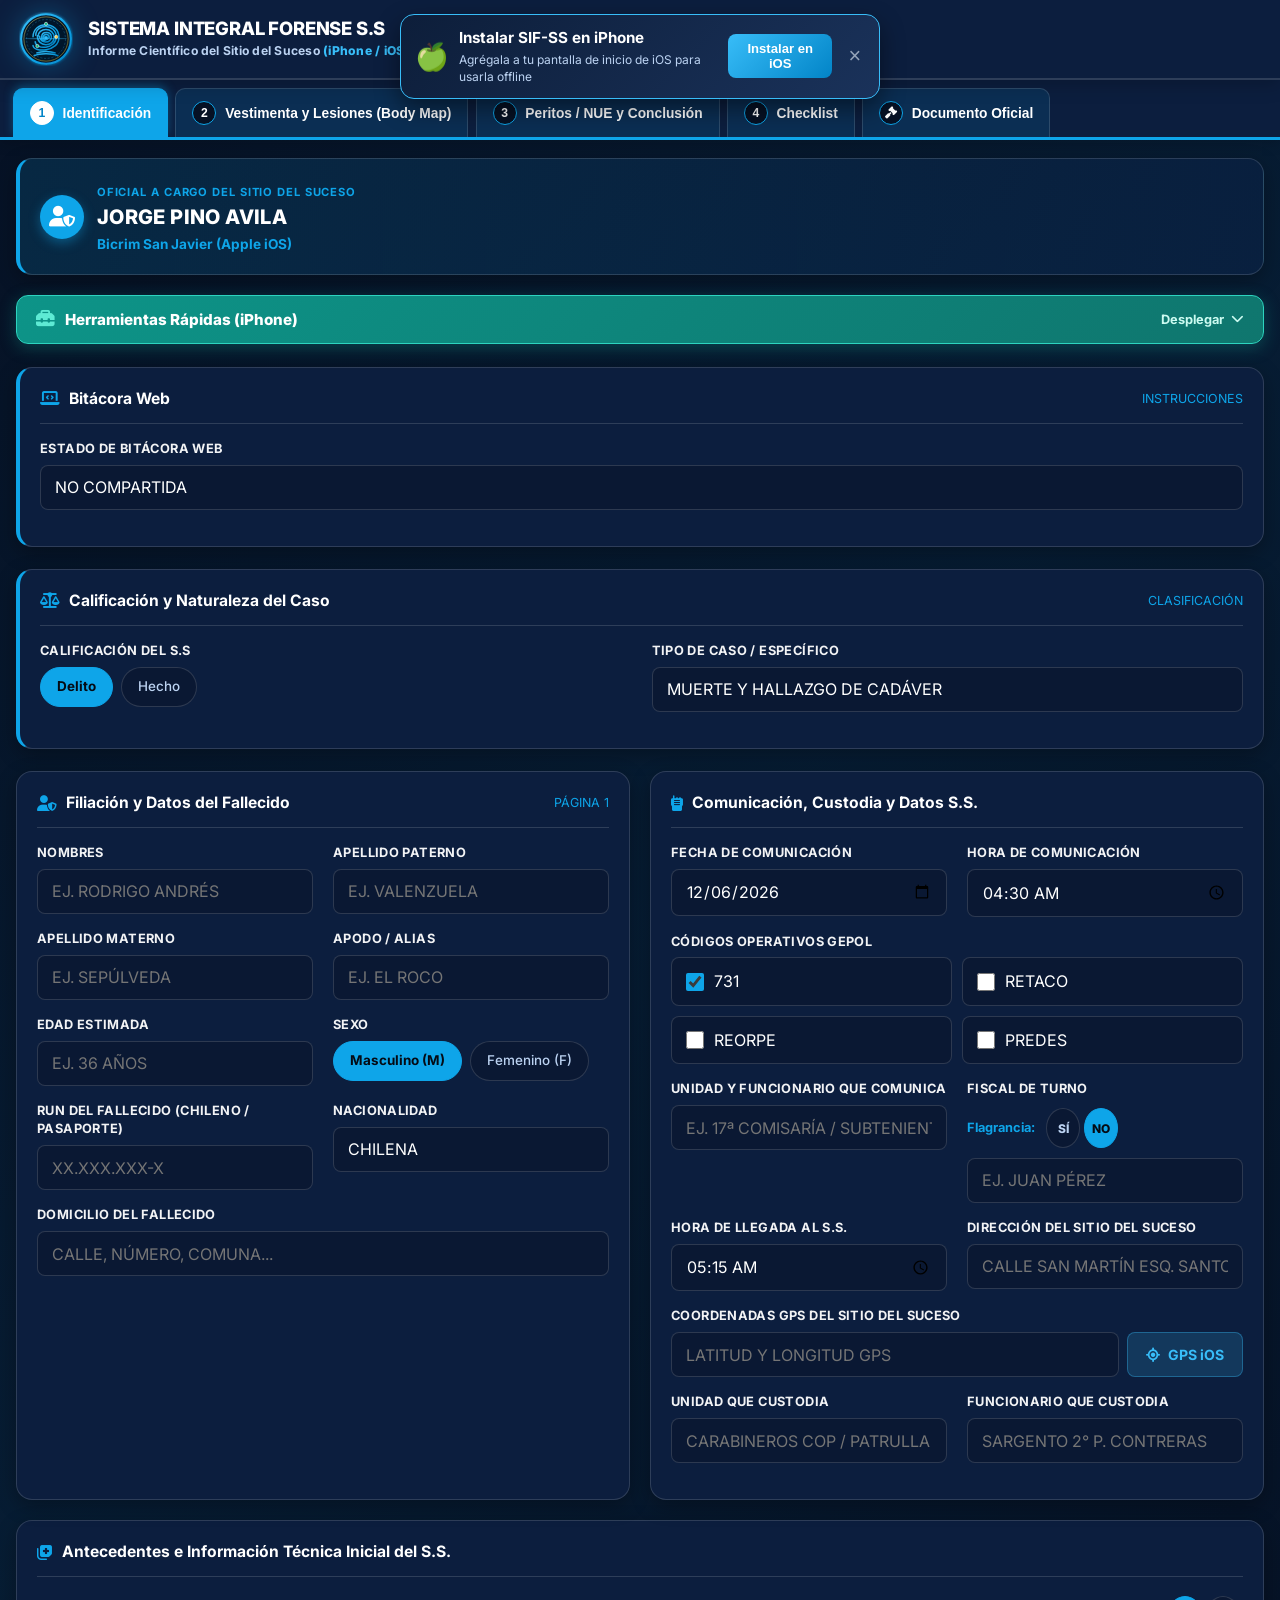
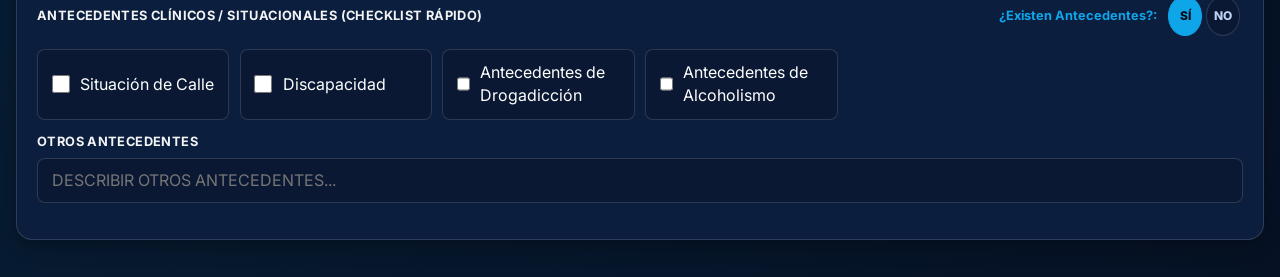
==== index.html @ 5e04b04a "Add files via upload" ====
<!DOCTYPE html>
<html lang="es">
<head>
  <meta charset="UTF-8">
  <meta name="viewport" content="width=device-width, initial-scale=1.0, maximum-scale=5.0, user-scalable=yes, viewport-fit=cover">
  <meta name="theme-color" content="#061329">
  <meta name="apple-mobile-web-app-capable" content="yes">
  <meta name="apple-mobile-web-app-status-bar-style" content="black-translucent">
  <meta name="apple-mobile-web-app-title" content="SIF-SS iOS">
  <link rel="apple-touch-icon" href="./apple-touch-icon.svg">
  <link rel="manifest" href="manifest.json">
  <title>SIF-SS // Sistema Integral Forense - Sitio del Suceso (Versión Móvil iPhone / iOS)</title>
  <link rel="stylesheet" href="https://cdnjs.cloudflare.com/ajax/libs/font-awesome/6.5.1/css/all.min.css">
  <link rel="stylesheet" href="styles.css">
  <script src="https://cdnjs.cloudflare.com/ajax/libs/html2canvas/1.4.1/html2canvas.min.js"></script>
</head>
<body>

  <!-- BANNER FLOTANTE DE INSTALACIÓN PWA APPLE IPHONE / IOS SAFARI -->
  <div id="installBanner" class="install-banner no-print" style="display: none;">
    <div class="install-content">
      <span class="install-icon">🍏</span>
      <div>
        <h4>Instalar SIF-SS en iPhone</h4>
        <p>Agrégala a tu pantalla de inicio de iOS para usarla offline</p>
      </div>
    </div>
    <button id="installBtn" class="btn-install-banner">Instalar en iOS</button>
    <button onclick="cerrarBannerInstalacion()" class="btn-close-banner">&times;</button>
  </div>

  <!-- ENCABEZADO PRINCIPAL LIMPIO PARA IPHONE / APPLE (SOLO LOGO Y TEXTO) -->
  <header class="app-header no-print">
    <div class="header-container">
      <div class="brand-section">
        <div class="custom-forensic-logo" title="Dactiloscopia y Peritaje // Sitio del Suceso (iPhone / iOS)">
          <svg viewBox="0 0 100 100" width="54" height="54" class="logo-svg-emblem">
            <defs>
              <linearGradient id="fpCyanGrad" x1="0%" y1="0%" x2="100%" y2="100%">
                <stop offset="0%" stop-color="#38bdf8" />
                <stop offset="60%" stop-color="#0ea5e9" />
                <stop offset="100%" stop-color="#0284c7" />
              </linearGradient>
              <linearGradient id="fpGoldGrad" x1="0%" y1="0%" x2="100%" y2="100%">
                <stop offset="0%" stop-color="#fef08a" />
                <stop offset="100%" stop-color="#eab308" />
              </linearGradient>
              <linearGradient id="laserGrad" x1="0%" y1="0%" x2="100%" y2="0%">
                <stop offset="0%" stop-color="rgba(56, 189, 248, 0)" />
                <stop offset="50%" stop-color="rgba(56, 189, 248, 0.45)" />
                <stop offset="100%" stop-color="rgba(56, 189, 248, 0)" />
              </linearGradient>
              <filter id="fpGlow">
                <feGaussianBlur stdDeviation="2.5" result="coloredBlur"/>
                <feMerge>
                  <feMergeNode in="coloredBlur"/>
                  <feMergeNode in="SourceGraphic"/>
                </feMerge>
              </filter>
            </defs>

            <!-- Marco Oficial REDONDO / Circular Institucional -->
            <circle cx="50" cy="50" r="46" fill="#061329" stroke="url(#fpCyanGrad)" stroke-width="3.8" filter="url(#fpGlow)" />
            <circle cx="50" cy="50" r="41" fill="none" stroke="url(#fpGoldGrad)" stroke-width="1.1" opacity="0.75" />
            <circle cx="50" cy="50" r="36" fill="none" stroke="rgba(56, 189, 248, 0.4)" stroke-width="1.2" stroke-dasharray="4,3" />

            <!-- HUELLA DACTILAR BIOMÉTRICA CIRCULAR -->
            <g stroke="url(#fpCyanGrad)" stroke-width="2.8" stroke-linecap="round" fill="none" opacity="0.95">
              <path d="M47,48 C47,45 53,45 53,48 C53,52 45,53 45,47 C45,40 56,40 56,47 C45,55 42,56 42,46 C42,36 59,35 60,46 C61,58 39,60 38,45" />
              <path d="M35,46 C35,28 65,28 65,47 C65,65 34,66 34,44" />
              <path d="M31,43 C31,21 69,21 69,46 C69,69 31,71 30,55" />
              <path d="M26,46 C26,16 74,16 74,47 C74,74 27,76 26,62" />
              <path d="M33,76 C42,72 58,72 67,76" />
              <path d="M28,81 C39,76 61,76 72,81" />
            </g>

            <rect x="12" y="48" width="76" height="3" fill="url(#laserGrad)" />
            <line x1="12" y1="49.5" x2="88" y2="49.5" stroke="#38bdf8" stroke-width="0.8" opacity="0.85" />

            <circle cx="50" cy="22" r="3" fill="#10b981" stroke="#ffffff" stroke-width="1" />
            <circle cx="69" cy="46" r="3" fill="url(#fpGoldGrad)" stroke="#ffffff" stroke-width="1" />
            <circle cx="50" cy="48" r="2.5" fill="#38bdf8" />
            <circle cx="34" cy="63" r="3" fill="#10b981" stroke="#ffffff" stroke-width="1" />
          </svg>
        </div>
        <div class="brand-title">
          <h1>SISTEMA INTEGRAL FORENSE S.S</h1>
          <p>Informe Científico del Sitio del Suceso <span style="color:#38bdf8; font-weight:800;">(iPhone / iOS)</span></p>
        </div>
      </div>
      <div style="display:flex; gap:0.5rem; align-items:center;">
        <button id="btnOpenInstallIOS" class="btn btn-sm" style="background: rgba(56, 189, 248, 0.15); border: 1px solid #38bdf8; color: #38bdf8; font-weight:700;">
          <i class="fa-brands fa-apple"></i> Instalar App
        </button>
      </div>
    </div>
  </header>

  <!-- NAVEGACIÓN MÓVIL POR PESTAÑAS (OPTIMIZADA PARA TACTO EN IPHONE) -->
  <nav class="nav-tabs-wrapper no-print">
    <div class="nav-tabs">
      <button class="tab-btn active" data-tab="tab-identificacion">
        <span class="tab-number">1</span>
        <span>Identificación</span>
      </button>
      <button class="tab-btn" data-tab="tab-examen">
        <span class="tab-number">2</span>
        <span>Vestimenta y Lesiones (Body Map)</span>
      </button>
      <button class="tab-btn" data-tab="tab-vestimenta">
        <span class="tab-number">3</span>
        <span>Peritos / NUE y Conclusión</span>
      </button>
      <button class="tab-btn" data-tab="tab-fotografia">
        <span class="tab-number">4</span>
        <span>Checklist</span>
      </button>
      <button class="tab-btn" data-tab="tab-documento">
        <span class="tab-number"><i class="fa-solid fa-gavel"></i></span>
        <span>Documento Oficial</span>
      </button>
    </div>
  </nav>

  <!-- CONTENEDOR PRINCIPAL -->
  <main class="main-container">

    <!-- PESTAÑA 1: IDENTIFICACIÓN DEL FALLECIDO Y COMUNICACIÓN S.S -->
    <section id="tab-identificacion" class="tab-pane active">
      <!-- TARJETA OFICIAL A CARGO -->
      <div class="card official-in-charge-card" style="border-left: 4px solid var(--accent-primary); background: linear-gradient(90deg, rgba(14, 165, 233, 0.15), rgba(30, 64, 175, 0.1)); margin-bottom: 1.2rem;">
        <div style="display: flex; align-items: center; justify-content: space-between; flex-wrap: wrap; gap: 0.8rem;">
          <div style="display: flex; align-items: center; gap: 0.8rem;">
            <div style="width: 44px; height: 44px; border-radius: 50%; background: var(--accent-primary); display: flex; align-items: center; justify-content: center; font-size: 1.3rem; color: #fff; flex-shrink: 0; box-shadow: 0 4px 12px rgba(14, 165, 233, 0.4);">
              <i class="fa-solid fa-user-shield"></i>
            </div>
            <div>
              <span style="font-size: 0.7rem; font-weight: 700; color: var(--accent-primary); text-transform: uppercase; letter-spacing: 0.08em;">OFICIAL A CARGO DEL SITIO DEL SUCESO</span>
              <h3 style="font-size: 1.25rem; font-weight: 800; color: var(--text-main); margin-top: 0.1rem; letter-spacing: 0.02em;">JORGE PINO AVILA</h3>
              <span style="font-size: 0.85rem; font-weight: 700; color: var(--accent-primary); display: block; margin-top: 0.15rem;">Bicrim San Javier (Apple iOS)</span>
            </div>
          </div>
        </div>
      </div>

      <!-- MENÚ DESPLEGABLE DE HERRAMIENTAS Y GESTIÓN DEL EXPEDIENTE (AHORRO DE ESPACIO MÓVIL) -->
      <div class="mobile-tools-dropdown-wrapper no-print" style="margin-bottom: 1.4rem;">
        <button type="button" id="btnToggleToolsMenu" class="btn" style="width: 100%; display: flex; justify-content: space-between; align-items: center; padding: 0.9rem 1.2rem; border-radius: var(--radius-md); font-size: 0.95rem; background: linear-gradient(135deg, #0d9488 0%, #0f766e 100%); border: 1px solid #2dd4bf; box-shadow: 0 4px 16px rgba(13, 148, 136, 0.35); color: #ffffff;">
          <span style="display: flex; align-items: center; gap: 0.7rem; font-weight: 800; color: #ffffff;">
            <i class="fa-solid fa-toolbox" style="color: #5eead4; font-size: 1.15rem;"></i> Herramientas Rápidas (iPhone)
          </span>
          <span style="display: flex; align-items: center; gap: 0.45rem; font-size: 0.8rem; color: #ccfbf1; font-weight: 700;">
            <span id="toolsMenuStatusText">Desplegar</span>
            <i class="fa-solid fa-chevron-down" id="toolsMenuChevron" style="transition: transform 0.28s ease;"></i>
          </span>
        </button>

        <div id="toolsMenuContent" class="card" style="display: none; margin-top: 0.6rem; margin-bottom: 0; padding: 1.1rem; border: 1px solid var(--accent-primary);">
          <div class="mobile-tools-grid">
            <button id="btnSendReportWhatsAppQuick" class="btn btn-mobile" style="background: #25D366; color: #fff; font-weight: 800; border: none; grid-column: 1 / -1; justify-content: center;">
              <i class="fa-solid fa-share-nodes" style="font-size: 1.2rem;"></i> Compartir Reporte Forense (AirDrop / WhatsApp)
            </button>
            <button id="btnInstallIOSMenu" class="btn btn-secondary btn-mobile">
              <i class="fa-brands fa-apple"></i> Guía Instalación iOS
            </button>
            <button id="btnThemeToggle" class="btn btn-secondary btn-mobile">
              <i class="fa-solid fa-sun" id="themeIcon"></i> Modo Día / Noche
            </button>
            <button id="btnExportJson" class="btn btn-secondary btn-mobile">
              <i class="fa-solid fa-file-export"></i> Respaldar JSON
            </button>
            <button id="btnImportJson" class="btn btn-secondary btn-mobile">
              <i class="fa-solid fa-file-import"></i> Importar Respaldo
            </button>
            <input type="file" id="importFile" accept="*/*" style="display: none;">
            <button id="btnNewRecord" class="btn btn-primary btn-mobile">
              <i class="fa-solid fa-file-circle-plus"></i> Nuevo Registro
            </button>
            <button id="btnDeleteRecord" class="btn btn-danger btn-mobile">
              <i class="fa-solid fa-trash-can"></i> Eliminar Registro
            </button>
          </div>
        </div>
      </div>

      <!-- TARJETA: BITÁCORA WEB -->
      <div class="card" style="border-left: 4px solid var(--accent-primary); margin-bottom: 1.4rem;">
        <div class="card-header">
          <h2 class="card-title"><i class="fa-solid fa-laptop-code"></i> Bitácora Web</h2>
          <span style="font-size: 0.78rem; color: var(--accent-primary);">INSTRUCCIONES</span>
        </div>

        <div class="form-group">
          <label class="form-label">Estado de Bitácora Web</label>
          <select class="form-select" data-state-path="bitacoraWeb.estado">
            <option value="SI">Sí</option>
            <option value="NO COMPARTIDA">No Compartida</option>
            <option value="NO HAY">No Hay</option>
          </select>
        </div>

        <div id="boxBitacoraNumero" class="form-group" style="display: none; margin-top: 0.8rem;">
          <label class="form-label" style="color: var(--accent-primary); font-weight: 700;">Número de Bitácora Web (ej. 25697-2026):</label>
          <input type="text" class="form-input" data-state-path="bitacoraWeb.numero" placeholder="25697-2026">
        </div>

        <div id="boxBitacoraAvisoNoHay" style="display: none; margin-top: 0.8rem; padding: 12px 16px; background: rgba(239, 68, 68, 0.12); border: 1px solid rgba(239, 68, 68, 0.4); border-radius: 6px; color: #f87171; font-weight: 700; font-size: 0.92rem; align-items: center; gap: 10px;">
          <i class="fa-solid fa-triangle-exclamation"></i> No Existen Instrucciones en Bitacora Web.
        </div>
      </div>

      <!-- TARJETA: CLASIFICACIÓN DEL CASO Y EVALUACIÓN DE LESIONES -->
      <div class="card" style="border-left: 4px solid var(--accent-primary); margin-bottom: 1.4rem;">
        <div class="card-header">
          <h2 class="card-title"><i class="fa-solid fa-scale-balanced"></i> Calificación y Naturaleza del Caso</h2>
          <span style="font-size: 0.78rem; color: var(--accent-primary);">CLASIFICACIÓN</span>
        </div>

        <div class="grid-2">
          <div class="form-group">
            <label class="form-label">Calificación del S.S</label>
            <div class="pill-selector" data-state-path="clasificacionCaso.delitoOHecho">
              <span class="pill-option active" data-value="DELITO">Delito</span>
              <span class="pill-option" data-value="HECHO">Hecho</span>
            </div>
          </div>

          <div class="form-group">
            <label class="form-label">TIPO DE CASO / ESPECÍFICO</label>
            <select class="form-select" data-state-path="clasificacionCaso.subtipo">
              <option value="Muerte y Hallazgo de Cadáver">Muerte y Hallazgo de Cadáver</option>
              <option value="Homicidio">Homicidio</option>
              <option value="Femicidio">Femicidio</option>
              <option value="Parricidio">Parricidio</option>
              <option value="Infanticidio">Infanticidio</option>
              <option value="Suicidio">Suicidio</option>
              <option value="Muerte Accidental">Muerte Accidental</option>
              <option value="Hallazgo de Osamentas / Restos Humanos">Hallazgo de Osamentas / Restos Humanos</option>
              <option value="Inhumación Ilegal">Inhumación Ilegal</option>
              <option value="Exhumación Ilegal">Exhumación Ilegal</option>
              <option value="Otro (Especificar)">Otro (Especificar)</option>
            </select>
          </div>
        </div>
      </div>

      <div class="grid-2">
        <div class="card">
          <div class="card-header">
            <h2 class="card-title"><i class="fa-solid fa-user-shield"></i> Filiación y Datos del Fallecido</h2>
            <span style="font-size: 0.78rem; color: var(--accent-primary);">PÁGINA 1</span>
          </div>

          <div class="grid-2">
            <div class="form-group">
              <label class="form-label">Nombres</label>
              <input type="text" class="form-input" data-state-path="fallecido.nombres" placeholder="Ej. RODRIGO ANDRÉS">
            </div>
            <div class="form-group">
              <label class="form-label">Apellido Paterno</label>
              <input type="text" class="form-input" data-state-path="fallecido.apellidoPaterno" placeholder="Ej. VALENZUELA">
            </div>
          </div>

          <div class="grid-2">
            <div class="form-group">
              <label class="form-label">Apellido Materno</label>
              <input type="text" class="form-input" data-state-path="fallecido.apellidoMaterno" placeholder="Ej. SEPÚLVEDA">
            </div>
            <div class="form-group">
              <label class="form-label">Apodo / Alias</label>
              <input type="text" class="form-input" data-state-path="fallecido.apodo" placeholder="Ej. EL ROCO">
            </div>
          </div>

          <div class="grid-2">
            <div class="form-group">
              <label class="form-label">Edad Estimada</label>
              <input type="text" class="form-input" data-state-path="fallecido.edad" placeholder="Ej. 36 AÑOS">
            </div>
            <div class="form-group">
              <label class="form-label">Sexo</label>
              <div class="pill-selector" data-state-path="fallecido.sexo">
                <span class="pill-option active" data-value="M">Masculino (M)</span>
                <span class="pill-option" data-value="F">Femenino (F)</span>
              </div>
            </div>
          </div>

          <div class="grid-2">
            <div class="form-group">
              <label class="form-label">RUN del Fallecido (Chileno / Pasaporte)</label>
              <input type="text" id="runFallecido" class="form-input" data-state-path="fallecido.run" placeholder="XX.XXX.XXX-X">
            </div>
            <div class="form-group">
              <label class="form-label">Nacionalidad</label>
              <select class="form-select" data-state-path="fallecido.nacionalidad">
                <option value="CHILENA">Chilena</option>
                <option value="EXTRANJERA">Extranjera</option>
              </select>
            </div>
          </div>

          <div id="boxExtranjeraCual" class="form-group" style="display: none;">
            <label class="form-label" style="color: var(--accent-primary); font-weight: 700;">Si es Extranjera, Indicar Cuál:</label>
            <input type="text" class="form-input" data-state-path="fallecido.extranjeraCual" placeholder="Ej. Colombiana / Venezolana / Argentina">
          </div>

          <div class="form-group">
            <label class="form-label">Domicilio del Fallecido</label>
            <input type="text" class="form-input" data-state-path="fallecido.domicilio" placeholder="Calle, número, comuna...">
          </div>
        </div>

        <div class="card">
          <div class="card-header">
            <h2 class="card-title"><i class="fa-solid fa-walkie-talkie"></i> Comunicación, Custodia y Datos S.S.</h2>
          </div>

          <div class="grid-2">
            <div class="form-group">
              <label class="form-label">Fecha de Comunicación</label>
              <input type="date" class="form-input" data-state-path="comunicacion.fecha">
            </div>
            <div class="form-group">
              <label class="form-label">Hora de Comunicación</label>
              <input type="time" class="form-input" data-state-path="comunicacion.hora">
            </div>
          </div>

          <div class="form-group">
            <label class="form-label">Códigos Operativos GEPOL</label>
            <div class="checkbox-grid" style="grid-template-columns: repeat(2, 1fr);">
              <label class="custom-checkbox">
                <input type="checkbox" data-state-checkbox="comunicacion.gepol.731">
                <span>731</span>
              </label>
              <label class="custom-checkbox">
                <input type="checkbox" data-state-checkbox="comunicacion.gepol.RETACO">
                <span>RETACO</span>
              </label>
              <label class="custom-checkbox">
                <input type="checkbox" data-state-checkbox="comunicacion.gepol.REORPE">
                <span>REORPE</span>
              </label>
              <label class="custom-checkbox">
                <input type="checkbox" data-state-checkbox="comunicacion.gepol.PREDES">
                <span>PREDES</span>
              </label>
            </div>
            <div id="boxGepolMotivo" style="display: none; margin-top: 0.8rem;">
              <label class="form-label" style="color: var(--accent-primary); font-weight: 700;">Motivo de activación (RETACO / REORPE / PREDES):</label>
              <textarea class="form-textarea" data-state-path="comunicacion.gepol.motivo" placeholder="Escribe aquí el motivo o fundamento del código seleccionado..." style="min-height: 65px;"></textarea>
            </div>
          </div>

          <div class="grid-2">
            <div class="form-group">
              <label class="form-label">Unidad y Funcionario que Comunica</label>
              <input type="text" class="form-input" data-state-path="comunicacion.unidadFuncionarioComunica" placeholder="Ej. 17ª Comisaría / Subteniente M. Salazar">
            </div>
            <div class="form-group">
              <div style="display: flex; justify-content: space-between; align-items: center; margin-bottom: 0.4rem; flex-wrap: wrap; gap: 0.4rem;">
                <label class="form-label" style="margin-bottom: 0;">Fiscal de Turno</label>
                <div style="display: flex; align-items: center; gap: 0.5rem;">
                  <span style="font-size: 0.8rem; font-weight: 700; color: var(--accent-primary);">Flagrancia:</span>
                  <div class="pill-selector" data-state-path="comunicacion.flagrancia" style="padding: 3px; border-radius: 50px; gap: 4px;">
                    <span class="pill-option" data-value="SI" style="width: 34px; height: 34px; border-radius: 50%; padding: 0; display: flex; align-items: center; justify-content: center; font-size: 0.75rem; font-weight: 800;">SÍ</span>
                    <span class="pill-option active" data-value="NO" style="width: 34px; height: 34px; border-radius: 50%; padding: 0; display: flex; align-items: center; justify-content: center; font-size: 0.75rem; font-weight: 800;">NO</span>
                  </div>
                </div>
              </div>
              <input type="text" class="form-input" data-state-path="comunicacion.fiscalTurno" placeholder="Ej. JUAN PÉREZ">
              <div id="flagranciaHint" style="display: none; font-size: 0.78rem; color: #10b981; font-weight: 700; margin-top: 0.35rem;">
                <i class="fa-solid fa-check"></i> Se incluirá: ", de la Fiscalía de Flagrancia Maule"
              </div>
            </div>
          </div>

          <div class="grid-2">
            <div class="form-group">
              <label class="form-label">Hora de Llegada al S.S.</label>
              <input type="time" class="form-input" data-state-path="comunicacion.horaLlegadaSS">
            </div>
            <div class="form-group">
              <label class="form-label">Dirección del Sitio del Suceso</label>
              <input type="text" class="form-input" data-state-path="comunicacion.direccionSS" placeholder="Calle San Martín esq. Santo Domingo">
            </div>
          </div>

          <div class="form-group">
            <label class="form-label">Coordenadas GPS del Sitio del Suceso</label>
            <div class="input-with-button">
              <input type="text" id="coordenadasGPS" class="form-input" data-state-path="comunicacion.coordenadasGPS" placeholder="Latitud y Longitud GPS">
              <button id="btnGetGPS" type="button" class="btn btn-blue" style="white-space: nowrap;">
                <i class="fa-solid fa-location-crosshairs"></i> GPS iOS
              </button>
            </div>
          </div>

          <div class="grid-2">
            <div class="form-group">
              <label class="form-label">Unidad que Custodia</label>
              <input type="text" class="form-input" data-state-path="comunicacion.unidadCustodia" placeholder="Carabineros COP / Patrulla Z-8120">
            </div>
            <div class="form-group">
              <label class="form-label">Funcionario que Custodia</label>
              <input type="text" class="form-input" data-state-path="comunicacion.funcionarioCustodia" placeholder="Sargento 2° P. Contreras">
            </div>
          </div>
        </div>
      </div>

      <div class="card">
        <div class="card-header">
          <h2 class="card-title"><i class="fa-solid fa-notes-medical"></i> Antecedentes e Información Técnica Inicial del S.S.</h2>
        </div>

        <div class="form-group">
          <div style="display: flex; justify-content: space-between; align-items: center; margin-bottom: 0.6rem; flex-wrap: wrap; gap: 0.5rem;">
            <label class="form-label" style="margin-bottom: 0;">Antecedentes Clínicos / Situacionales (Checklist Rápido)</label>
            <div style="display: flex; align-items: center; gap: 0.5rem;">
              <span style="font-size: 0.8rem; font-weight: 700; color: var(--accent-primary);">¿Existen Antecedentes?:</span>
              <div class="pill-selector" data-state-path="antecedentes.tieneAntecedentes" style="padding: 3px; border-radius: 50px; gap: 4px;">
                <span class="pill-option active" data-value="SI" style="width: 34px; height: 34px; border-radius: 50%; padding: 0; display: flex; align-items: center; justify-content: center; font-size: 0.75rem; font-weight: 800;">SÍ</span>
                <span class="pill-option" data-value="NO" style="width: 34px; height: 34px; border-radius: 50%; padding: 0; display: flex; align-items: center; justify-content: center; font-size: 0.75rem; font-weight: 800;">NO</span>
              </div>
            </div>
          </div>

          <div id="boxAntecedentesSi">
            <div class="checkbox-grid">
              <label class="custom-checkbox">
                <input type="checkbox" data-state-checkbox="antecedentes.situacionCalle">
                <span>Situación de Calle</span>
              </label>
              <label class="custom-checkbox">
                <input type="checkbox" data-state-checkbox="antecedentes.discapacitado">
                <span>Discapacidad</span>
              </label>
              <label class="custom-checkbox">
                <input type="checkbox" data-state-checkbox="antecedentes.drogadiccion">
                <span>Antecedentes de Drogadicción</span>
              </label>
              <label class="custom-checkbox">
                <input type="checkbox" data-state-checkbox="antecedentes.alcoholismo">
                <span>Antecedentes de Alcoholismo</span>
              </label>
            </div>
            <div class="form-group" style="margin-top: 0.8rem; margin-bottom: 0;">
              <label class="form-label">Otros Antecedentes</label>
              <input type="text" class="form-input" data-state-path="antecedentes.otros" placeholder="Describir otros antecedentes...">
            </div>
          </div>

          <div id="boxAntecedentesNo" style="display: none; margin-top: 0.8rem; padding: 12px 16px; background: rgba(239, 68, 68, 0.12); border: 1px solid rgba(239, 68, 68, 0.4); border-radius: 6px; color: #f87171; font-weight: 700; font-size: 0.92rem; align-items: center; gap: 10px;">
            <i class="fa-solid fa-triangle-exclamation"></i> Sin Antecedentes Clínicos
          </div>
        </div>
      </div>
    </section>

    <!-- PESTAÑA 2: EXAMEN CORPORAL, ANTROPOMETRÍA Y CROQUIS ANATÓMICO -->
    <section id="tab-examen" class="tab-pane">
      <!-- TARJETA: UBICACIÓN DEL CUERPO -->
      <div class="card" style="border-left: 4px solid var(--accent-primary); margin-bottom: 1.4rem;">
        <div class="card-header">
          <h2 class="card-title"><i class="fa-solid fa-location-dot"></i> Ubicación del Cuerpo</h2>
          <span style="font-size: 0.78rem; color: var(--accent-primary);">UBICACIÓN</span>
        </div>
        <div class="form-group">
          <label class="form-label">Seleccionar Ubicación del Cuerpo en el Sitio del Suceso</label>
          <select class="form-select" data-state-path="tecnicosSS.ubicacionCuerpo">
            <option value="">Seleccionar Ubicación...</option>
            <option value="LIVING">Living</option>
            <option value="COMEDOR">Comedor</option>
            <option value="PIEZA PRINCIPAL PRIMER PISO">Pieza Principal Primer Piso</option>
            <option value="PIEZA PRIMER PISO">Pieza Primer Piso</option>
            <option value="BAÑO">Baño</option>
            <option value="BAÑO PRIMER PISO">Baño Primer Piso</option>
            <option value="BAÑO SEGUNDO PISO">Baño Segundo Piso</option>
            <option value="PIEZA PRINCIPAL SEGUNDO PISO">Pieza Principal Segundo Piso</option>
            <option value="PIEZA SEGUNDO PISO">Pieza Segundo Piso</option>
            <option value="BALCÓN PRIMER PISO">Balcón Primer Piso</option>
            <option value="BALCÓN SEGUNDO PISO">Balcón Segundo Piso</option>
            <option value="PATIO TRASERO">Patio Trasero</option>
            <option value="ANTE JARDÍN">Ante Jardín</option>
            <option value="INTERIOR DE UNA BODEGA">Interior de una Bodega</option>
            <option value="ENTRETECHO">Entretecho</option>
            <option value="QUINCHO">Quincho</option>
            <option value="PISCINA">Piscina</option>
            <option value="POTRERO">Potrero</option>
            <option value="INTERIOR DEL PREDIO">Interior del Predio</option>
            <option value="SUSPENDIDO DE UN ÁRBOL">Suspendido de un Árbol</option>
            <option value="INTERIOR DE UN VEHÍCULO">Interior de un Vehículo</option>
            <option value="INTERIOR DE UN ASCENSOR">Interior de un Ascensor</option>
            <option value="VÍA PÚBLICA">Vía Pública</option>
            <option value="CALLE PRINCIPAL">Calle Principal</option>
            <option value="CAMINO PRINCIPAL">Camino Principal</option>
            <option value="RECINTO MILITAR">Recinto Militar</option>
            <option value="RECINTO POLICIAL">Recinto Policial</option>
            <option value="CALABOZO">Calabozo</option>
            <option value="DENTRO DE UNA MALETA">Dentro de una Maleta</option>
            <option value="INTERIOR REFRIGERADOR">Interior Refrigerador</option>
            <option value="INTERIOR DE UN AUTO BUS">Interior de un Auto Bus</option>
            <option value="INTERIOR DE UN AVIÓN">Interior de un Avión</option>
            <option value="AEROPUERTO">Aeropuerto</option>
            <option value="AERÓDROMO">Aeródromo</option>
            <option value="RECINTO PÚBLICO">Recinto Público</option>
            <option value="RECINTO PRIVADO">Recinto Privado</option>
            <option value="RECINTO HOSPITALARIO">Recinto Hospitalario</option>
            <option value="CESFAM">Cesfam</option>
            <option value="CUARTEL DE BOMBEROS">Cuartel de Bomberos</option>
            <option value="PUERTO">Puerto</option>
            <option value="LANCHA">Lancha</option>
            <option value="MAR">Mar</option>
            <option value="RÍO">Río</option>
            <option value="BARCO">Barco</option>
            <option value="CRUCERO">Crucero</option>
            <option value="OTRO">Otro</option>
          </select>
        </div>
        <div id="boxUbicacionCuerpoOtro" class="form-group" style="display: none; margin-top: 0.8rem;">
          <label class="form-label" style="color: var(--accent-primary); font-weight: 700;">Especificar el lugar del Hallazgo del Cuerpo:</label>
          <input type="text" class="form-input" data-state-path="tecnicosSS.ubicacionCuerpoOtro" placeholder="Escribir ubicación específica...">
        </div>
      </div>

      <!-- TOPOGRAFÍA Y ORIENTACIÓN DEL CADÁVER -->
      <div class="card" style="border-left: 4px solid var(--accent-primary); margin-bottom: 1.4rem;">
        <div class="card-header">
          <h2 class="card-title"><i class="fa-solid fa-compass-drafting"></i> Orientación y Topografía del Cadáver</h2>
          <span style="font-size: 0.78rem; color: var(--accent-primary);">INICIAL</span>
        </div>
        <div class="grid-3">
          <div class="form-group">
            <label class="form-label">Orientación del Cadáver</label>
            <input type="text" class="form-input" data-state-path="tecnicosSS.orientacionCadaver" placeholder="Decúbito dorsal, Cabeza al Norte...">
          </div>
          <div class="form-group">
            <label class="form-label">Fijación a Dos Puntos (Topografía)</label>
            <input type="text" class="form-input" data-state-path="tecnicosSS.fijacionDosPuntos" placeholder="Punto A: Poste N°42 (3.2m), Punto B: Muro Norte">
          </div>
          <div class="form-group">
            <label class="form-label">Medida entre Maléolos Internos (cm)</label>
            <input type="number" step="0.1" class="form-input" data-state-path="tecnicosSS.medidaMaleolos" placeholder="Ej. 18.5 cm">
          </div>
        </div>
      </div>

      <div class="grid-2">
        <div class="card">
          <div class="card-header">
            <h2 class="card-title"><i class="fa-solid fa-dna"></i> Examen Antropométrico y Rasgos Fenotípicos</h2>
            <span style="font-size: 0.78rem; color: var(--accent-primary);">PÁGINA 2</span>
          </div>

          <div class="form-group">
            <label class="form-label">Estatura</label>
            <input type="text" class="form-input" data-state-path="antropometria.estatura" placeholder="Ej. 1.78 M">
          </div>

          <div class="form-group">
            <label class="form-label">COLOR DE TEZ</label>
            <select class="form-select" data-state-path="antropometria.tez">
              <option value="Blanca">Blanca</option>
              <option value="Albina">Albina</option>
              <option value="Morena">Morena</option>
              <option value="Trigueña">Trigueña</option>
              <option value="Oscura">Oscura</option>
            </select>
          </div>

          <div class="grid-2">
            <div class="form-group">
              <label class="form-label">Cabello</label>
              <input type="text" class="form-input" data-state-path="antropometria.cabello" placeholder="Negro corto, castaño...">
            </div>
            <div class="form-group">
              <label class="form-label">Color del Iris</label>
              <select class="form-select" data-state-path="antropometria.colorIris">
                <option value="⚫ Negro">⚫ Negro</option>
                <option value="🟤 Café">🟤 Café</option>
                <option value="🟤 Castaño">🟤 Castaño</option>
                <option value="🟤 Marrón">🟤 Marrón</option>
                <option value="🔵 Azul">🔵 Azul</option>
                <option value="🟢 Verde">🟢 Verde</option>
                <option value="🟡 Ámbar">🟡 Ámbar</option>
                <option value="🟤 Avellana">🟤 Avellana</option>
                <option value="⚪ Gris">⚪ Gris</option>
                <option value="🟠 Miel">🟠 Miel</option>
              </select>
            </div>
          </div>

          <div class="form-group" style="margin-top: 1.2rem;">
            <label class="form-label" style="font-weight: 800; color: var(--text-main); margin-bottom: 0.6rem;">Morfología del Cuerpo (Seleccionar casilla)</label>
            <div style="display: flex; flex-direction: column; gap: 0.65rem;">
              <label class="custom-checkbox morfologia-option" style="display: flex; align-items: flex-start; gap: 0.75rem; padding: 0.85rem; border: 1px solid var(--border-color); border-radius: 8px; background: var(--bg-input); cursor: pointer;">
                <input type="checkbox" class="chk-morfologia" value="ECTOMORFO">
                <div>
                  <div style="font-weight: 800; color: var(--accent-primary); font-size: 0.92rem;">ECTOMORFO</div>
                  <div style="font-size: 0.8rem; color: var(--text-muted); margin-top: 0.2rem; line-height: 1.35;">
                    Estructura ósea ligera, extremidades largas, metabolismo rápido y dificultad para ganar masa muscular o grasa.
                  </div>
                </div>
              </label>

              <label class="custom-checkbox morfologia-option" style="display: flex; align-items: flex-start; gap: 0.75rem; padding: 0.85rem; border: 1px solid var(--border-color); border-radius: 8px; background: var(--bg-input); cursor: pointer;">
                <input type="checkbox" class="chk-morfologia" value="MESOMORFO">
                <div>
                  <div style="font-weight: 800; color: var(--accent-primary); font-size: 0.92rem;">MESOMORFO</div>
                  <div style="font-size: 0.8rem; color: var(--text-muted); margin-top: 0.2rem; line-height: 1.35;">
                    Complexión naturalmente fuerte, hombros anchos, cintura estrecha y alta capacidad para desarrollar músculo.
                  </div>
                </div>
              </label>

              <label class="custom-checkbox morfologia-option" style="display: flex; align-items: flex-start; gap: 0.75rem; padding: 0.85rem; border: 1px solid var(--border-color); border-radius: 8px; background: var(--bg-input); cursor: pointer;">
                <input type="checkbox" class="chk-morfologia" value="ENDOMORFO">
                <div>
                  <div style="font-weight: 800; color: var(--accent-primary); font-size: 0.92rem;">ENDOMORFO</div>
                  <div style="font-size: 0.8rem; color: var(--text-muted); margin-top: 0.2rem; line-height: 1.35;">
                    Estructura más pesada, tendencia a la acumulación de grasa (especialmente en abdomen y caderas), con formas más redondeadas.
                  </div>
                </div>
              </label>

              <label class="custom-checkbox morfologia-option" style="display: flex; align-items: flex-start; gap: 0.75rem; padding: 0.85rem; border: 1px solid var(--border-color); border-radius: 8px; background: var(--bg-input); cursor: pointer;">
                <input type="checkbox" class="chk-morfologia" value="OBESO">
                <div>
                  <div style="font-weight: 800; color: var(--accent-primary); font-size: 0.92rem;">OBESO</div>
                  <div style="font-size: 0.8rem; color: var(--text-muted); margin-top: 0.2rem; line-height: 1.35;">
                    Exceso de grasa adiposa corporal.
                  </div>
                </div>
              </label>

              <label class="custom-checkbox morfologia-option" style="display: flex; align-items: flex-start; gap: 0.75rem; padding: 0.85rem; border: 1px solid var(--border-color); border-radius: 8px; background: var(--bg-input); cursor: pointer;">
                <input type="checkbox" class="chk-morfologia" value="CAQUÉTICO">
                <div>
                  <div style="font-weight: 800; color: var(--accent-primary); font-size: 0.92rem;">CAQUÉTICO</div>
                  <div style="font-size: 0.8rem; color: var(--text-muted); margin-top: 0.2rem; line-height: 1.35;">
                    Desnutrición Severa.
                  </div>
                </div>
              </label>
            </div>
          </div>
        </div>

        <div class="card">
          <div class="card-header">
            <h2 class="card-title"><i class="fa-solid fa-stethoscope"></i> Signos Clínicos e Instrumentales</h2>
          </div>

          <div class="grid-2">
            <div class="form-group">
              <label class="form-label">Pupilas</label>
              <select class="form-select" data-state-path="signosClinicos.pupilas">
                <option value="Midriáticas: Dilatadas">Midriáticas: Dilatadas</option>
                <option value="Mióticas: Contraídas">Mióticas: Contraídas</option>
                <option value="Isocóricas: Normales / Simétricas">Isocóricas: Normales / Simétricas</option>
                <option value="Anisocóricas: Asimétricas">Anisocóricas: Asimétricas</option>
                <option value="CON LESIÓN-TRAUMA O CORTE">CON LESIÓN-TRAUMA O CORTE</option>
              </select>
            </div>
            <div class="form-group">
              <label class="form-label">Palpación Craneal</label>
              <select class="form-select" data-state-path="signosClinicos.palpacionCraneal">
                <option value="SIN LESIÓN O VESTIGIOS">SIN LESIÓN O VESTIGIOS</option>
                <option value="CON LESIÓN: Crepitación Ósea">CON LESIÓN: Crepitación Ósea</option>
                <option value="HUNDIMIENTO CRANEAL">HUNDIMIENTO CRANEAL</option>
                <option value="HERIDA CONTUSA: Cortante">HERIDA CONTUSA: Cortante</option>
                <option value="CON LESIÓN Y HEMATOMAS">CON LESIÓN Y HEMATOMAS</option>
                <option value="TRAUMATISMO CRANEOENCEFÁLICO GRAVE: Golpe fuerte, o un Objeto Penetrante">TRAUMATISMO CRANEOENCEFÁLICO GRAVE: Golpe fuerte, o un Objeto Penetrante</option>
              </select>
            </div>
          </div>

          <div class="grid-3">
            <div class="form-group">
              <label class="form-label">Pabellón Auricular</label>
              <select class="form-select" data-state-path="signosClinicos.pabellonAuricular">
                <option value="PÁLIDOS: Piel más Blanca">PÁLIDOS: Piel más Blanca</option>
                <option value="CIANÓTICOS: Coloración azulada o violácea de la piel">CIANÓTICOS: Coloración azulada o violácea de la piel</option>
                <option value="NORMOCOLOREADO: Coloración normal o natural">NORMOCOLOREADO: Coloración normal o natural</option>
                <option value="CON OTORRAGÍA: Con Sangre">CON OTORRAGÍA: Con Sangre</option>
                <option value="CON OTORREA: Salida de líquido del oído">CON OTORREA: Salida de líquido del oído</option>
              </select>
            </div>
            <div class="form-group">
              <label class="form-label">Mucosa Labial</label>
              <select class="form-select" data-state-path="signosClinicos.mucosaLabial">
                <option value="PÁLIDOS: Piel más Blanca">PÁLIDOS: Piel más Blanca</option>
                <option value="CIANÓTICOS: Coloración azulada o violácea de la piel">CIANÓTICOS: Coloración azulada o violácea de la piel</option>
                <option value="NORMOCOLOREADO: Coloración normal o natural">NORMOCOLOREADO: Coloración normal o natural</option>
                <option value="CON LESIÓNES TRAUMA O CORTE">CON LESIÓNES TRAUMA O CORTE</option>
              </select>
            </div>
            <div class="form-group">
              <label class="form-label">Lechos Ungueales</label>
              <select class="form-select" data-state-path="signosClinicos.lechosUngueales">
                <option value="PÁLIDOS: Piel más Blanca">PÁLIDOS: Piel más Blanca</option>
                <option value="CIANÓTICOS: Coloración azulada o violácea de la piel">CIANÓTICOS: Coloración azulada o violácea de la piel</option>
                <option value="NORMOCOLOREADO: Coloración normal o natural">NORMOCOLOREADO: Coloración normal o natural</option>
                <option value="CON RESTOS BIOLÓGICOS DE DEFENSA">CON RESTOS BIOLÓGICOS DE DEFENSA</option>
              </select>
            </div>
          </div>

          <div class="grid-2">
            <div class="form-group">
              <label class="form-label">Temperatura Cuerpo (°C)</label>
              <input type="number" step="0.1" class="form-input" data-state-path="signosClinicos.tempCuerpo" placeholder="28.5">
            </div>
            <div class="form-group">
              <div style="display: flex; justify-content: space-between; align-items: center; margin-bottom: 0.35rem;">
                <label class="form-label" style="margin-bottom: 0;">Temperatura Ambiente (°C)</label>
                <button type="button" id="btnFetchTemp" style="background: var(--accent-primary); color: #fff; padding: 0.28rem 0.7rem; border-radius: 6px; font-size: 0.78rem; font-weight: 700; border: none; cursor: pointer; display: inline-flex; align-items: center; gap: 0.4rem; transition: background 0.2s;" title="Obtener temperatura según ubicación GPS">
                  <i class="fa-solid fa-cloud-sun"></i> Obtener de Web / GPS
                </button>
              </div>
              <input type="number" step="0.1" class="form-input" data-state-path="signosClinicos.tempAmbiente" id="inputTempAmbiente" placeholder="14.0">
            </div>
          </div>
        </div>
      </div>

      <!-- TARJETA: REGISTRO DE VESTIMENTA Y DESCRIPCIÓN -->
      <div class="card" style="margin-bottom: 1.4rem;">
        <div class="card-header">
          <h2 class="card-title"><i class="fa-solid fa-shirt"></i> Registro de Vestimenta y Descripción</h2>
          <span style="font-size: 0.78rem; color: var(--accent-primary);">PÁGINA 2</span>
        </div>
        <div class="grid-2">
          <div class="form-group">
            <label class="form-label">Prendas Superiores (Tronco)</label>
            <input type="text" class="form-input" data-state-path="vestimenta.superiores" placeholder="Chaqueta de cuero color negro talla L...">
          </div>
          <div class="form-group">
            <label class="form-label">Prendas Inferiores (Piernas)</label>
            <input type="text" class="form-input" data-state-path="vestimenta.inferiores" placeholder="Pantalón de mezclilla azul clásico talla 42...">
          </div>
          <div class="form-group">
            <label class="form-label">Calzado y Complementos</label>
            <input type="text" class="form-input" data-state-path="vestimenta.calzado" placeholder="Zapatillas deportivas negras marca Adidas...">
          </div>
          <div class="form-group">
            <label class="form-label">Prendas de Abrigo (Capa exterior)</label>
            <input type="text" class="form-input" data-state-path="vestimenta.abrigo" placeholder="Parka o abrigo exterior...">
          </div>
          <div class="form-group">
            <label class="form-label">Prendas de Cuerpo Entero (Una pieza)</label>
            <input type="text" class="form-input" data-state-path="vestimenta.cuerpoEntero" placeholder="Overol, enterito o N/A">
          </div>
          <div class="form-group">
            <label class="form-label">Otro Tipo de Prendas / Accesorios Personales</label>
            <input type="text" class="form-input" data-state-path="vestimenta.otros" placeholder="Reloj, anillos, billetera, credenciales...">
          </div>
        </div>
      </div>

      <div class="card">
        <div class="card-header">
          <h2 class="card-title"><i class="fa-solid fa-clock-rotate-left"></i> Tanatosemiología / Fenómenos Cadavéricos</h2>
        </div>
        <div class="grid-2">
          <div class="form-group">
            <label class="form-label">Livideces Cadavéricas</label>
            <select class="form-select" data-state-path="tanatologia.livideces">
              <option value="MÓVILES: Aparecen entre las primeras 3 a 10 horas.">MÓVILES: Aparecen entre las primeras 3 a 10 horas.</option>
              <option value="FIJAS: Se establecen entre las 12 y 24 horas.">FIJAS: Se establecen entre las 12 y 24 horas.</option>
              <option value="MIXTAS">MIXTAS</option>
            </select>
          </div>
          <div class="form-group">
            <label class="form-label">Rigidez Cadavérica</label>
            <select class="form-select" data-state-path="tanatologia.rigidez">
              <option value="Completa">Completa</option>
              <option value="Parcial">Parcial</option>
              <option value="Flacidez / Ausente">Flacidez / Ausente</option>
            </select>
          </div>
          <div class="form-group">
            <label class="form-label">Putrefacción</label>
            <input type="text" class="form-input" data-state-path="tanatologia.putrefaccion" placeholder="Ausente / Periodo Cromático">
          </div>
          <div class="form-group">
            <label class="form-label">Maceración / Saponificación</label>
            <input type="text" class="form-input" data-state-path="tanatologia.maceracion" placeholder="No / Sin signos">
          </div>
        </div>
      </div>

      <!-- EVALUACIÓN DE LESIONES Y ACTIVACIÓN BODY MAPPER -->
      <div class="card" style="border-left: 4px solid var(--accent-primary); margin-bottom: 1.4rem;">
        <div class="card-header">
          <h2 class="card-title"><i class="fa-solid fa-notes-medical"></i> Evaluación de Lesiones</h2>
        </div>
        <label class="form-label" style="font-size: 0.92rem; color: var(--accent-primary); margin-bottom: 0.6rem;">¿Presenta Lesiones?</label>
        <div class="pill-selector" data-state-path="clasificacionCaso.presentaLesiones" id="selectorPresentaLesiones">
          <span class="pill-option active" data-value="SI">SÍ</span>
          <span class="pill-option" data-value="NO">NO</span>
        </div>

        <div id="boxLesionesSi" style="margin-top: 1rem; padding: 0.9rem 1.1rem; border-radius: var(--radius-sm); background: rgba(14, 165, 233, 0.12); border: 1px solid rgba(14, 165, 233, 0.4); display: flex; align-items: center; justify-content: space-between; flex-wrap: wrap; gap: 0.8rem;">
          <span style="font-size: 0.88rem; font-weight: 700; color: var(--accent-primary);">
            <i class="fa-solid fa-circle-check"></i> Activado para usar el Body Mapper Forense: 4 Siluetas Anatómicas.
          </span>
        </div>

        <div id="boxLesionesNo" style="display: none; margin-top: 1rem; padding: 0.9rem 1.1rem; border-radius: var(--radius-sm); background: rgba(245, 158, 11, 0.12); border: 1px solid rgba(245, 158, 11, 0.4);">
          <span style="font-size: 0.88rem; font-weight: 700; color: #f59e0b;">
            <i class="fa-solid fa-circle-info"></i> No se Observaron Lesiones Atribuibles de Terceras Personas.
          </span>
        </div>
      </div>

      <!-- BODY MAPPER ANATÓMICO MÓVIL: 4 PLANOS -->
      <div class="card" id="cardBodyMapper">
        <div class="card-header">
          <h2 class="card-title"><i class="fa-solid fa-person-burst"></i> Body Mapper Forense: 4 Siluetas Anatómicas</h2>
          <span style="font-size: 0.78rem; color: var(--accent-primary); font-weight: 700;"><i class="fa-solid fa-hand-pointer"></i> TOCA UNA SILUETA PARA MARCAR LESIÓN</span>
        </div>

        <div class="body-mapper-container">
          <div class="silhouettes-wrapper" id="lesionPinsContainer">

            <!-- 1. FRONTAL -->
            <div class="silhouette-box">
              <div class="silhouette-title"><i class="fa-solid fa-user"></i> Anterior (Frontal)</div>
              <svg class="svg-body" viewBox="0 0 180 440" xmlns="http://www.w3.org/2000/svg">
                <path class="body-skin-layer" d="M90 14 C78 14 70 26 70 40 C70 54 78 64 83 68 L78 80 L52 88 C40 92 30 100 25 110 L12 172 L8 228 L18 231 L25 178 L38 115 L48 115 L52 182 L55 238 L60 238 L88 243 L118 238 L123 238 L126 182 L130 115 L140 115 L153 178 L160 231 L170 228 L166 172 L153 110 C148 100 138 92 126 88 L100 80 L95 68 C100 64 108 54 108 40 C108 26 100 14 90 14 Z"/>
                <path class="body-skin-layer" d="M60 238 L62 338 L64 423 L55 438 L78 438 L78 338 L90 278 L102 338 L102 438 L125 438 L116 423 L118 338 L120 238 Z"/>
                <path d="M68 118 Q90 125 112 118 M55 155 L125 155 M60 238 L120 238" class="body-muscle-line" style="opacity: 0.35;"/>
                <path class="body-zone" data-zone-name="Rostro / Cráneo Anterior" data-svg-coords="12,8" d="M70 15 L110 15 L110 68 L70 68 Z"><title>Rostro / Cráneo Anterior</title></path>
                <path class="body-zone" data-zone-name="Cuello Anterior" data-svg-coords="12,16" d="M75 68 L105 68 L108 84 L72 84 Z"><title>Cuello Anterior</title></path>
                <path class="body-zone" data-zone-name="Tórax Anterior Derecho" data-svg-coords="8,26" d="M50 86 L89 86 L89 155 L54 155 Z"><title>Tórax Anterior Derecho</title></path>
                <path class="body-zone" data-zone-name="Tórax Anterior Izquierdo" data-svg-coords="17,26" d="M89 86 L128 86 L124 155 L89 155 Z"><title>Tórax Anterior Izquierdo</title></path>
                <path class="body-zone" data-zone-name="Abdomen / Región Pélvica Anterior" data-svg-coords="12,40" d="M54 155 L124 155 L120 238 L60 238 Z"><title>Abdomen / Región Pélvica Anterior</title></path>
                <path class="body-zone" data-zone-name="Extremidad Superior Derecha Anterior" data-svg-coords="4,35" d="M26 95 L48 93 L40 232 L12 232 Z"><title>Extremidad Superior Derecha Anterior</title></path>
                <path class="body-zone" data-zone-name="Extremidad Superior Izquierda Anterior" data-svg-coords="21,35" d="M130 93 L152 95 L166 232 L138 232 Z"><title>Extremidad Superior Izquierda Anterior</title></path>
                <path class="body-zone" data-zone-name="Extremidad Inferior Derecha Anterior" data-svg-coords="9,72" d="M58 240 L88 240 L80 438 L54 438 Z"><title>Extremidad Inferior Derecha Anterior</title></path>
                <path class="body-zone" data-zone-name="Extremidad Inferior Izquierda Anterior" data-svg-coords="16,72" d="M92 240 L122 240 L126 438 L100 438 Z"><title>Extremidad Inferior Izquierda Anterior</title></path>
              </svg>
            </div>

            <!-- 2. DORSAL -->
            <div class="silhouette-box">
              <div class="silhouette-title"><i class="fa-solid fa-user-shield"></i> Posterior (Dorsal)</div>
              <svg class="svg-body" viewBox="0 0 180 440" xmlns="http://www.w3.org/2000/svg">
                <path class="body-skin-layer" d="M90 14 C78 14 70 26 70 40 C70 54 78 64 83 68 L78 80 L52 88 C40 92 30 100 25 110 L12 172 L8 228 L18 231 L25 178 L38 115 L48 115 L52 182 L55 238 L60 238 L88 243 L118 238 L123 238 L126 182 L130 115 L140 115 L153 178 L160 231 L170 228 L166 172 L153 110 C148 100 138 92 126 88 L100 80 L95 68 C100 64 108 54 108 40 C108 26 100 14 90 14 Z"/>
                <path class="body-skin-layer" d="M60 238 L62 338 L64 423 L55 438 L78 438 L78 338 L90 278 L102 338 L102 438 L125 438 L116 423 L118 338 L120 238 Z"/>
                <line x1="90" y1="70" x2="90" y2="238" class="body-muscle-line" style="stroke-dasharray: 4, 4; opacity: 0.5;"/>
                <path class="body-zone" data-zone-name="Cráneo Posterior (Occipital / Nuca)" data-svg-coords="37,8" d="M70 15 L110 15 L110 68 L70 68 Z"><title>Cráneo Posterior (Occipital / Nuca)</title></path>
                <path class="body-zone" data-zone-name="Cuello Posterior (Cervical)" data-svg-coords="37,16" d="M75 68 L105 68 L108 84 L72 84 Z"><title>Cuello Posterior (Cervical)</title></path>
                <path class="body-zone" data-zone-name="Región Dorsal Izquierda (Escapular)" data-svg-coords="33,26" d="M50 86 L89 86 L89 155 L54 155 Z"><title>Región Dorsal Izquierda (Escapular)</title></path>
                <path class="body-zone" data-zone-name="Región Dorsal Derecha (Escapular)" data-svg-coords="42,26" d="M89 86 L128 86 L124 155 L89 155 Z"><title>Región Dorsal Derecha (Escapular)</title></path>
                <path class="body-zone" data-zone-name="Región Lumbar y Glútea Posterior" data-svg-coords="37,40" d="M54 155 L124 155 L120 238 L60 238 Z"><title>Región Lumbar y Glútea Posterior</title></path>
                <path class="body-zone" data-zone-name="Posterior Extremidad Superior Izquierda" data-svg-coords="29,35" d="M26 95 L48 93 L40 232 L12 232 Z"><title>Posterior Extremidad Superior Izquierda</title></path>
                <path class="body-zone" data-zone-name="Posterior Extremidad Superior Derecha" data-svg-coords="46,35" d="M130 93 L152 95 L166 232 L138 232 Z"><title>Posterior Extremidad Superior Derecha</title></path>
                <path class="body-zone" data-zone-name="Posterior Extremidad Inferior Izquierda" data-svg-coords="34,72" d="M58 240 L88 240 L80 438 L54 438 Z"><title>Posterior Extremidad Inferior Izquierda</title></path>
                <path class="body-zone" data-zone-name="Posterior Extremidad Inferior Derecha" data-svg-coords="41,72" d="M92 240 L122 240 L126 438 L100 438 Z"><title>Posterior Extremidad Inferior Derecha</title></path>
              </svg>
            </div>

            <!-- 3. LATERAL DERECHO -->
            <div class="silhouette-box">
              <div class="silhouette-title"><i class="fa-solid fa-person"></i> Lateral Derecho</div>
              <svg class="svg-body" viewBox="0 0 180 440" xmlns="http://www.w3.org/2000/svg">
                <path class="body-skin-layer" d="M90 14 C76 14 68 26 68 40 C70 54 75 64 80 68 L76 80 L62 88 C54 92 52 105 54 135 L58 175 C60 195 62 225 64 238 L116 238 C118 225 120 195 122 175 L126 135 C128 105 126 92 118 88 L104 80 L100 68 C105 64 112 54 112 40 C112 26 104 14 90 14 Z"/>
                <path class="body-skin-layer" d="M64 238 L68 338 L70 423 L62 438 L114 438 L108 423 L112 338 L116 238 Z"/>
                <path class="body-zone" data-zone-name="Cráneo Lateral Derecho (Temporal/Parietal)" data-svg-coords="62,8" d="M65 15 L115 15 L115 68 L65 68 Z"><title>Cráneo Lateral Derecho (Temporal/Parietal)</title></path>
                <path class="body-zone" data-zone-name="Tórax Lateral Derecho (Costal)" data-svg-coords="62,26" d="M52 86 L126 86 L124 155 L54 155 Z"><title>Tórax Lateral Derecho (Costal)</title></path>
                <path class="body-zone" data-zone-name="Flanco y Cadera Lateral Derecha" data-svg-coords="62,40" d="M56 155 L122 155 L116 238 L64 238 Z"><title>Flanco y Cadera Lateral Derecha</title></path>
                <path class="body-zone" data-zone-name="Extremidad Inferior Lateral Derecha" data-svg-coords="62,72" d="M64 240 L116 240 L114 438 L62 438 Z"><title>Extremidad Inferior Lateral Derecha</title></path>
              </svg>
            </div>

            <!-- 4. LATERAL IZQUIERDO -->
            <div class="silhouette-box">
              <div class="silhouette-title"><i class="fa-solid fa-person"></i> Lateral Izquierdo</div>
              <svg class="svg-body" viewBox="0 0 180 440" xmlns="http://www.w3.org/2000/svg">
                <path class="body-skin-layer" d="M90 14 C104 14 112 26 112 40 C112 54 105 64 100 68 L104 80 L118 88 C126 92 128 105 126 135 L122 175 C120 195 118 225 116 238 L64 238 C62 225 60 195 58 175 L54 135 C52 105 54 92 62 88 L76 80 L80 68 C75 64 68 54 68 40 C68 26 76 14 90 14 Z"/>
                <path class="body-skin-layer" d="M64 238 L68 338 L70 423 L62 438 L114 438 L108 423 L112 338 L116 238 Z"/>
                <path class="body-zone" data-zone-name="Cráneo Lateral Izquierdo (Temporal/Parietal)" data-svg-coords="87,8" d="M65 15 L115 15 L115 68 L65 68 Z"><title>Cráneo Lateral Izquierdo (Temporal/Parietal)</title></path>
                <path class="body-zone" data-zone-name="Tórax Lateral Izquierdo (Costal)" data-svg-coords="87,26" d="M52 86 L126 86 L124 155 L54 155 Z"><title>Tórax Lateral Izquierdo (Costal)</title></path>
                <path class="body-zone" data-zone-name="Flanco y Cadera Lateral Izquierda" data-svg-coords="87,40" d="M56 155 L122 155 L116 238 L64 238 Z"><title>Flanco y Cadera Lateral Izquierda</title></path>
                <path class="body-zone" data-zone-name="Extremidad Inferior Lateral Izquierda" data-svg-coords="87,72" d="M64 240 L116 240 L114 438 L62 438 Z"><title>Extremidad Inferior Lateral Izquierda</title></path>
              </svg>
            </div>

          </div>

          <div class="lesions-list" id="lesionsListContainer">
            <div id="lesionsEmptyMsg" style="color: var(--text-muted); text-align: center; padding: 2rem 1rem;">
              <i class="fa-solid fa-notes-medical" style="font-size: 2.2rem; margin-bottom: 0.8rem; opacity: 0.5;"></i>
              <p style="font-weight: 600; font-size: 0.95rem;">Sin lesiones fijadas en las siluetas anatómicas</p>
              <p style="font-size: 0.82rem; margin-top: 0.4rem; color: var(--text-dim);">Haz clic o toca directamente sobre cualquier silueta para registrar una lesión.</p>
            </div>
          </div>
        </div>

        <div class="form-group" style="margin-top: 1.5rem;">
          <label class="form-label">Observaciones Adicionales en el Examen Externo</label>
          <textarea class="form-textarea" data-state-path="observaciones" placeholder="Indicar hallazgos, evidencia balística o trazas asociadas en el sitio del suceso..."></textarea>
        </div>
      </div>
    </section>

    <!-- PESTAÑA 3: VESTIMENTA Y PERITOS LACRIM -->
    <section id="tab-vestimenta" class="tab-pane">
      <div class="grid-2">
        <!-- TARJETA: CONCURRENCIA PERITOS LACRIM -->
        <div class="card" style="border-left: 4px solid var(--accent-primary); margin-bottom: 1.4rem;">
          <div class="card-header">
            <h2 class="card-title"><i class="fa-solid fa-microscope"></i> Concurrencia Peritos LACRIM</h2>
            <span style="font-size: 0.78rem; color: var(--accent-primary);">CRIMINALÍSTICA</span>
          </div>
          <label class="form-label" style="font-size: 0.92rem; color: var(--accent-primary); margin-bottom: 0.6rem;">¿Concurre personal de Peritos LACRIM al Sitio del Suceso?</label>
          <div class="pill-selector" data-state-path="peritosLacrim.concurre" id="selectorPeritosLacrim">
            <span class="pill-option active" data-value="SI">SÍ</span>
            <span class="pill-option" data-value="NO">NO</span>
          </div>

          <div id="boxPeritosLacrimList" style="margin-top: 1rem;">
            <p style="font-size: 0.85rem; color: var(--text-muted); margin-bottom: 1.2rem;">Selecciona las especialidades intervinientes en el Sitio del Suceso:</p>
            <div class="checkbox-grid" style="grid-template-columns: 1fr; gap: 0.8rem;">
              <label class="custom-checkbox">
                <input type="checkbox" data-state-checkbox="peritosLacrim.fotografiaPlanimetria">
                <span style="font-weight: 600;">Fotografía Forense y Planimetría</span>
              </label>
              <label class="custom-checkbox">
                <input type="checkbox" data-state-checkbox="peritosLacrim.balistica">
                <span style="font-weight: 600;">Balística Forense</span>
              </label>
              <label class="custom-checkbox">
                <input type="checkbox" data-state-checkbox="peritosLacrim.huellografiaDactilos">
                <span style="font-weight: 600;">Huellografía y Dactiloscopía</span>
              </label>
              <label class="custom-checkbox">
                <input type="checkbox" data-state-checkbox="peritosLacrim.informaticaForense">
                <span style="font-weight: 600;">Informática Forense</span>
              </label>
              <label class="custom-checkbox">
                <input type="checkbox" data-state-checkbox="peritosLacrim.quimicaFisica">
                <span style="font-weight: 600;">Química y Física Forense</span>
              </label>
            </div>
          </div>

          <div id="boxPeritosLacrimNo" style="display: none; margin-top: 1rem; padding: 0.9rem 1.1rem; border-radius: var(--radius-sm); background: rgba(245, 158, 11, 0.12); border: 1px solid rgba(245, 158, 11, 0.4);">
            <span style="font-size: 0.88rem; font-weight: 700; color: #f59e0b;">
              <i class="fa-solid fa-circle-info"></i> Sin Concurrencia de Peritos LACRIM al S.S
            </span>
          </div>
        </div>

        <!-- TARJETA: REGISTRO NUE Y RECEPCIÓN INSTITUCIONAL -->
        <div class="card">
          <div class="card-header">
            <h2 class="card-title"><i class="fa-solid fa-folder-tree"></i> Antecedentes: Registro NUE y Recepción Institucional</h2>
            <span style="font-size: 0.78rem; color: var(--accent-primary);">RECEPCIÓN</span>
          </div>

          <div class="form-group" style="margin-bottom: 1rem;">
            <div style="display: flex; justify-content: space-between; align-items: center; flex-wrap: wrap; gap: 0.5rem;">
              <label class="form-label" style="margin-bottom: 0;">¿Existe Registro NUE y Recepción Institucional?</label>
              <div class="pill-selector" data-state-path="antecedentes.tieneRegistroNue" style="padding: 3px; border-radius: 50px; gap: 4px;">
                <span class="pill-option active" data-value="SI" style="width: 34px; height: 34px; border-radius: 50%; padding: 0; display: flex; align-items: center; justify-content: center; font-size: 0.75rem; font-weight: 800;">SÍ</span>
                <span class="pill-option" data-value="NO" style="width: 34px; height: 34px; border-radius: 50%; padding: 0; display: flex; align-items: center; justify-content: center; font-size: 0.75rem; font-weight: 800;">NO</span>
              </div>
            </div>
          </div>

          <div id="boxRegistroNueSi">
            <div class="form-group">
              <label class="form-label">NUE N°</label>
              <input type="text" class="form-input" data-state-path="antecedentes.nue" placeholder="Ej. NUE-2026-981234">
            </div>

            <div class="form-group">
              <label class="form-label">Descripción</label>
              <input type="text" class="form-input" data-state-path="antecedentes.descripcionNue" placeholder="Descripción pericial del caso o causa asociada...">
            </div>

            <div class="grid-2">
              <div class="form-group">
                <label class="form-label">Recepción: Fecha</label>
                <input type="date" class="form-input" data-state-path="antecedentes.fechaRecepcion">
              </div>
              <div class="form-group">
                <label class="form-label">Recepción: Hora</label>
                <input type="time" class="form-input" data-state-path="antecedentes.horaRecepcion">
              </div>
              <div class="form-group">
                <label class="form-label">Nombre de Quien Recepciona</label>
                <input type="text" class="form-input" data-state-path="antecedentes.nombreRecepciona" placeholder="Ej. Inspector M. Rojas">
              </div>
              <div class="form-group">
                <label class="form-label">Institución</label>
                <input type="text" class="form-input" data-state-path="antecedentes.institucionRecepciona" placeholder="Ej. PDI">
              </div>
            </div>

            <div class="form-group" style="margin-top: 1rem;">
              <label class="form-label" style="display: flex; justify-content: space-between; align-items: center;">
                <span><i class="fa-solid fa-camera"></i> Fotografía del Comprobante / Registro NUE</span>
                <span style="font-size: 0.75rem; color: var(--accent-primary);">OPCIONAL</span>
              </label>
              <div id="containerFotoNue" style="border: 2px dashed var(--border-color); border-radius: var(--radius-sm); padding: 1rem; text-align: center; background: var(--bg-input);">
                <input type="file" id="inputFotoNue" accept="image/*" capture="environment" style="display: none;">
                
                <div id="fotoNueEmpty" style="display: flex; flex-direction: column; align-items: center; gap: 0.6rem;">
                  <i class="fa-solid fa-camera-retro" style="font-size: 2.2rem; color: var(--accent-primary);"></i>
                  <p style="font-size: 0.85rem; color: var(--text-muted); margin: 0;">Toma una foto o adjunta imagen de la NUE que se entrega</p>
                  <button type="button" class="btn btn-primary btn-sm" onclick="document.getElementById('inputFotoNue').click()">
                    <i class="fa-solid fa-camera"></i> Tomar / Subir Foto NUE
                  </button>
                </div>

                <div id="fotoNuePreview" style="display: none; flex-direction: column; align-items: center; gap: 0.8rem;">
                  <img id="imgFotoNue" src="" alt="Registro NUE" style="max-height: 220px; border-radius: 6px; border: 1px solid var(--border-color); object-fit: contain;">
                  <div style="display: flex; gap: 0.75rem;">
                    <button type="button" class="btn btn-secondary btn-sm" onclick="document.getElementById('inputFotoNue').click()">
                      <i class="fa-solid fa-rotate"></i> Cambiar Foto
                    </button>
                    <button type="button" class="btn btn-sm" style="background: rgba(239, 68, 68, 0.2); color: #f87171; border: 1px solid rgba(239, 68, 68, 0.4);" id="btnEliminarFotoNue">
                      <i class="fa-solid fa-trash"></i> Eliminar
                    </button>
                  </div>
                </div>
              </div>
            </div>
          </div>

          <div id="boxRegistroNueNo" style="display: none; margin-top: 0.8rem; padding: 12px 16px; background: rgba(239, 68, 68, 0.12); border: 1px solid rgba(239, 68, 68, 0.4); border-radius: 6px; color: #f87171; font-weight: 700; font-size: 0.92rem; align-items: center; gap: 10px;">
            <i class="fa-solid fa-triangle-exclamation"></i> Sin Registro
          </div>
        </div>

        <!-- TARJETA: OBSERVACIONES -->
        <div class="card" style="border-left: 4px solid var(--accent-primary); margin-bottom: 1.4rem;">
          <div class="card-header">
            <h2 class="card-title"><i class="fa-solid fa-comment-dots"></i> Observaciones y Empadronados</h2>
            <span style="font-size: 0.78rem; color: var(--accent-primary);">LIBRE</span>
          </div>
          <div class="form-group">
            <label class="form-label">Observaciones Generales y Empadronados</label>
            <textarea class="form-textarea" data-state-path="observacionesFinales" placeholder="Escribir observaciones libres, empadronados o detalles adicionales del procedimiento..."></textarea>
          </div>
        </div>

        <!-- TARJETA: DESCRIPCIÓN DEL S.S. -->
        <div class="card" style="border-left: 4px solid var(--accent-primary); margin-bottom: 1.4rem;">
          <div class="card-header">
            <h2 class="card-title"><i class="fa-solid fa-file-lines"></i> Descripción del S.S.</h2>
            <span style="font-size: 0.78rem; color: var(--accent-primary);">DESCRIPCIÓN</span>
          </div>
          <div class="form-group">
            <label class="form-label">Descripción Detallada del Sitio del Suceso</label>
            <textarea class="form-textarea" data-state-path="descripcionSS" placeholder="Escribir descripción detallada del Sitio del Suceso, hallazgos estructurales, ambientales, distribución espacial, etc..."></textarea>
          </div>
        </div>

        <!-- TARJETA: CONCLUSIÓN DEL EXAMEN Y HORARIOS -->
        <div class="card">
          <div class="card-header">
            <h2 class="card-title"><i class="fa-solid fa-hourglass-end" style="color: var(--accent-primary);"></i> Conclusión del Examen y Horarios</h2>
            <span style="font-size: 0.78rem; color: var(--accent-primary);">CIERRE</span>
          </div>
          <div class="form-group">
            <label class="form-label">Data de Muerte Estimada (Tanatología)</label>
            <input type="text" class="form-input" data-state-path="dataMuerte" placeholder="Ej. Entre 3 y 5 horas previas al examen">
          </div>
          <div class="form-group">
            <label class="form-label">Causa Probable de Muerte</label>
            <select class="form-select" data-state-path="causaProbable">
              <option value="INDETERMINADO A LA ESPERA DE LA AUTOPSIA">INDETERMINADO A LA ESPERA DE LA AUTOPSIA</option>
              <option value="MUERTE NATURAL">MUERTE NATURAL</option>
              <option value="MUERTE ACCIDENTAL">MUERTE ACCIDENTAL</option>
              <option value="ASFIXIA">ASFIXIA</option>
              <option value="ASFIXIA POR INMERSIÓN">ASFIXIA POR INMERSIÓN</option>
              <option value="HOMICIDIO">HOMICIDIO</option>
              <option value="OTRO">OTRO</option>
            </select>
          </div>
          <div id="boxCausaProbableOtro" class="form-group" style="display: none; margin-top: 0.8rem;">
            <label class="form-label" style="color: var(--accent-primary); font-weight: 700;">Especificar Otra Causa Probable de Muerte:</label>
            <input type="text" class="form-input" data-state-path="causaProbableOtro" placeholder="Escribir causa de muerte específica...">
          </div>
          <div class="grid-2">
            <div class="form-group">
              <label class="form-label">Hora Fin Examen Externo</label>
              <input type="time" class="form-input" data-state-path="horaFinExamenExterno">
            </div>
            <div class="form-group">
              <label class="form-label">Hora Finalización S.S.</label>
              <input type="time" class="form-input" data-state-path="horaFinSS">
            </div>
          </div>
        </div>
      </div>
    </section>

    <!-- PESTAÑA 4: CHECKLIST FOTOGRÁFICO -->
    <section id="tab-fotografia" class="tab-pane">
      <div class="card">
        <div class="card-header">
          <h2 class="card-title"><i class="fa-solid fa-camera"></i> Checklist Fotográfico — 12 Puntos Forenses</h2>
          <span style="font-size: 0.78rem; color: var(--accent-primary);">PROTOCOLO BICRIM</span>
        </div>
        <p style="font-size: 0.88rem; color: var(--text-muted); margin-bottom: 1rem;">
          Verificación operativa en terreno de las 12 fotografías periciales obligatorias del Sitio del Suceso:
        </p>

        <div style="background: var(--bg-input); border-radius: var(--radius-sm); padding: 0.75rem 1rem; margin-bottom: 1.2rem;">
          <div style="display: flex; justify-content: space-between; align-items: center; margin-bottom: 0.4rem;">
            <span style="font-size: 0.82rem; font-weight: 700; color: var(--text-dim);" id="photoProgressLabel">0 de 12 fotografías completadas (0%)</span>
          </div>
          <div style="width: 100%; height: 8px; background: var(--bg-card); border-radius: 4px; overflow: hidden;">
            <div id="photoProgressBarFill" style="width: 0%; height: 100%; background: var(--accent-primary); transition: width 0.3s ease;"></div>
          </div>
        </div>

        <div class="checkbox-grid" id="photoChecklistGrid" style="grid-template-columns: 1fr; gap: 0.7rem;"></div>
      </div>
    </section>

    <!-- PESTAÑA 5: DOCUMENTO OFICIAL FORENSE -->
    <section id="tab-documento" class="tab-pane">
      <div class="card no-print" style="margin-bottom: 1.5rem;">
        <div style="display: flex; justify-content: space-between; align-items: center; flex-wrap: wrap; gap: 1rem;">
          <div>
            <h3 style="font-size: 1.15rem; font-weight: 800; color: var(--text-main);">
              <i class="fa-solid fa-file-shield" style="color: var(--accent-primary);"></i> Documento Científico-Técnico Oficial
            </h3>
            <p style="font-size: 0.85rem; color: var(--text-muted); margin-top: 0.25rem;">
              Vista previa oficial para PDI Bicrim San Javier compatible con iOS Safari.
            </p>
          </div>

          <div style="display: flex; gap: 0.6rem; flex-wrap: wrap;">
            <button id="btnOpenExportPdfJpg" class="btn btn-primary" style="font-weight: 700;">
              <i class="fa-solid fa-file-pdf"></i> Exportar PDF / JPG
            </button>
            <button id="btnExportReportWord" class="btn btn-secondary">
              <i class="fa-solid fa-file-word" style="color: #38bdf8;"></i> Word (.doc)
            </button>
          </div>
        </div>
      </div>

      <!-- HOJA DE INFORME OFICIAL -->
      <div class="official-preview-wrapper">
        <div id="officialDocumentContent" class="official-document"></div>
      </div>
    </section>

  </main>

  <!-- MODAL: REGISTRAR NUEVA LESIÓN EN BODY MAPPER -->
  <div id="lesionModalOverlay" class="modal-overlay">
    <div class="modal-content">
      <h3 id="modalZoneTitle" style="font-size: 1.1rem; font-weight: 700; color: var(--accent-primary); margin-bottom: 1.2rem;">Fijar Lesión en Croquis Anatómico</h3>
      <form id="formAddLesion">
        <div class="form-group">
          <label class="form-label">Tipo de Lesión Forense</label>
          <select id="lesionTipo" class="form-select">
            <option value="Herida por Proyectil Balístico">Herida por Proyectil Balístico</option>
            <option value="Herida Cortopunzante / Arma Blanca">Herida Cortopunzante / Arma Blanca</option>
            <option value="Contusión / Equimosis">Contusión / Equimosis</option>
            <option value="Excoriación / Erosión">Excoriación / Erosión</option>
            <option value="Fractura Ósea">Fractura Ósea</option>
            <option value="Quemadura">Quemadura</option>
            <option value="Surco de Compresión / Asfixia">Surco de Compresión / Asfixia</option>
            <option value="Otra Lesión">Otra Lesión</option>
          </select>
        </div>
        <div class="form-group">
          <label class="form-label">Dimensiones / Diámetro</label>
          <input type="text" id="lesionDimension" class="form-input" placeholder="Ej. 0.9 cm diámetro / 4 x 2 cm">
        </div>
        <div class="form-group">
          <label class="form-label">Descripción Detallada y Testigo Métrico</label>
          <textarea id="lesionDesc" class="form-textarea" placeholder="Describir bordes, halo de contusión, tatuaje..."></textarea>
        </div>
        <div style="display: flex; justify-content: flex-end; gap: 0.75rem; margin-top: 1.5rem;">
          <button type="button" id="btnCancelModal" class="btn btn-secondary">Cancelar</button>
          <button type="submit" class="btn btn-primary"><i class="fa-solid fa-check"></i> Fijar Lesión</button>
        </div>
      </form>
    </div>
  </div>

  <!-- MODAL EXPORTAR PDF / JPG -->
  <div id="modalExportPdfJpg" class="modal-overlay">
    <div class="modal-content" style="max-width: 440px;">
      <h3 style="font-size: 1.15rem; font-weight: 800; color: var(--accent-primary); margin-bottom: 1rem;">
        <i class="fa-solid fa-print"></i> Exportar Documento Forense
      </h3>
      <p style="font-size: 0.88rem; color: var(--text-muted); margin-bottom: 1.4rem;">
        Selecciona el formato de exportación deseado en tu dispositivo iPhone / iOS:
      </p>
      <div style="display: flex; flex-direction: column; gap: 0.85rem;">
        <button type="button" id="btnSavePDFModal" class="btn btn-primary" style="justify-content: center; padding: 0.9rem;">
          <i class="fa-solid fa-file-pdf"></i> Imprimir / Guardar como PDF en iOS
        </button>
        <button type="button" id="btnSaveJPGModal" class="btn btn-secondary" style="justify-content: center; padding: 0.9rem;">
          <i class="fa-solid fa-image"></i> Descargar Imagen JPG Oficial
        </button>
      </div>
      <div style="display: flex; justify-content: flex-end; margin-top: 1.3rem;">
        <button type="button" id="btnCloseExportModal" class="btn btn-secondary">Cerrar</button>
      </div>
    </div>
  </div>

  <!-- MODAL RESPALDO JSON Y OPCIONES DE COMPARTIR -->
  <div id="modalBackupJson" class="modal-overlay" style="display: none;">
    <div class="modal-content" style="max-width: 460px; border-top: 4px solid var(--accent-primary);">
      <h3 style="font-size: 1.12rem; font-weight: 700; margin-bottom: 0.8rem; color: var(--text-main); display: flex; align-items: center; gap: 0.6rem;">
        <i class="fa-solid fa-file-export" style="color: var(--accent-primary); font-size: 1.3rem;"></i>
        Opciones de Respaldo JSON
      </h3>
      <p style="font-size: 0.9rem; color: var(--text-muted); line-height: 1.5; margin-bottom: 1.1rem;">
        El archivo JSON empaqueta toda la información del caso, casillas, coordenadas del cuerpo y fotografías para recuperarlas en cualquier momento o enviarlas a oficina.
      </p>

      <div style="background: var(--bg-input); padding: 0.9rem; border-radius: var(--radius-sm); border: 1px solid var(--border-color); margin-bottom: 1.2rem;">
        <div style="font-size: 0.82rem; font-weight: 700; color: var(--accent-primary); margin-bottom: 0.35rem;">
          <i class="fa-solid fa-folder-tree"></i> Opciones de Guardado:
        </div>
        <ul style="margin-left: 1.1rem; font-size: 0.84rem; color: var(--text-main); line-height: 1.5;">
          <li><strong>Compartir / Enviar:</strong> Abre el menú de su celular para enviarlo por <strong>WhatsApp, Correo o Drive</strong>.</li>
          <li><strong>Elegir dónde guardar:</strong> Abre el explorador de archivos de su celular para elegir en qué carpeta o iCloud guardarlo.</li>
          <li><strong>Descargar directo:</strong> Lo guarda automáticamente en su carpeta interna de <strong>DESCARGAS (Downloads / Archivos)</strong>.</li>
        </ul>
      </div>

      <div style="display: flex; flex-direction: column; gap: 0.75rem; margin-bottom: 1.2rem;">
        <button type="button" id="btnShareJsonNative" class="btn btn-primary" style="width: 100%; justify-content: center; background: #25D366; color: #fff; border: none; font-weight: 800; padding: 0.75rem;">
          <i class="fa-solid fa-share-nodes"></i> Enviar por WhatsApp, Correo o Drive...
        </button>
        <button type="button" id="btnSaveAsLocal" class="btn btn-primary" style="width: 100%; justify-content: center; background: #0284c7; color: #fff; border: none; font-weight: 700; padding: 0.75rem;">
          <i class="fa-solid fa-folder-open"></i> Elegir Dónde Guardar en mi Teléfono...
        </button>
        <button type="button" id="btnDownloadJsonLocal" class="btn btn-secondary" style="width: 100%; justify-content: center; font-weight: 700; padding: 0.75rem;">
          <i class="fa-solid fa-download"></i> Descarga Rápida a Descargas (Downloads)
        </button>
      </div>

      <div style="display: flex; justify-content: flex-end;">
        <button type="button" id="btnCloseModalBackupJson" class="btn btn-secondary">Cerrar</button>
      </div>
    </div>
  </div>

  <!-- MODAL DE INSTALACIÓN APPLE IPHONE / IOS PWA -->
  <div id="iosInstallModal" class="modal-overlay">
    <div class="modal-card" style="max-width: 460px; border-top: 4px solid #38bdf8;">
      <h3 style="font-size: 1.15rem; font-weight: 700; margin-bottom: 0.9rem; color: var(--text-main); display: flex; align-items: center; gap: 0.6rem;">
        <i class="fa-brands fa-apple" style="color: #38bdf8; font-size: 1.4rem;"></i>
        Instalar en Apple iPhone / iOS
      </h3>
      <p style="font-size: 0.9rem; color: var(--text-muted); line-height: 1.5; margin-bottom: 1.1rem;">
        Instala el <strong>Sistema Integral Forense S.S</strong> directamente en la pantalla de inicio de tu iPhone para operar al instante y de forma <strong>100% offline</strong> durante peritajes.
      </p>
      
      <div style="background: var(--bg-input); padding: 1rem; border-radius: var(--radius-sm); border: 1px solid var(--border-color); margin-bottom: 1.3rem;">
        <div style="font-weight: 700; color: #38bdf8; margin-bottom: 0.7rem; font-size: 0.9rem;">
          <i class="fa-solid fa-mobile-screen-button"></i> Pasos para Safari en iPhone / iPad:
        </div>
        <ol style="margin-left: 1.1rem; font-size: 0.88rem; color: var(--text-main); line-height: 1.7;">
          <li>Toca el botón <strong>Compartir (<i class="fa-solid fa-arrow-up-from-bracket" style="color: #38bdf8;"></i> / cuadrado con flecha hacia arriba)</strong> en la barra inferior de Safari.</li>
          <li>Desliza hacia abajo en la lista de opciones y selecciona <strong>"Agregar a inicio" (<i class="fa-regular fa-square-plus" style="color: #38bdf8;"></i> Add to Home Screen)</strong>.</li>
          <li>Toca <strong>"Agregar"</strong> en la esquina superior derecha. La aplicación quedará instalada como app nativa en tu pantalla principal.</li>
        </ol>
      </div>

      <div style="display: flex; justify-content: flex-end; gap: 0.75rem;">
        <button type="button" id="btnCloseInstallModal" class="btn btn-primary" style="background: linear-gradient(135deg, #38bdf8, #0284c7); border: none; font-weight: 700;">
          Entendido
        </button>
      </div>
    </div>
  </div>

  <!-- TOAST NOTIFICATIONS -->
  <div id="toastContainer" class="toast-container"></div>

  <!-- SCRIPTS -->
  <script src="app.js?v=4.1"></script>
  <script>
    if ('serviceWorker' in navigator) {
      window.addEventListener('load', () => {
        navigator.serviceWorker.register('./sw.js?v=4.1')
          .then(reg => console.log('✅ [iOS PWA] Service Worker registrado para iPhone Offline:', reg.scope))
          .catch(err => console.error('❌ [iOS PWA] Error al registrar SW:', err));
      });
    }
  </script>
</body>
</html>
---- styles.css ----
@import url('https://fonts.googleapis.com/css2?family=Inter:wght@300;400;500;600;700;800&family=JetBrains+Mono:wght@400;600&display=swap');

:root {
  --bg-main: #061124;
  --bg-card: #0c1e3e;
  --bg-card-hover: #132a54;
  --bg-input: #0a1833;
  --border-color: rgba(255, 255, 255, 0.14);
  --border-focus: #38bdf8;
  --text-main: #ffffff;
  --text-muted: #bcd3f2;
  --text-dim: #7998c5;
  --accent-primary: #0ea5e9;
  --accent-primary-hover: #0284c7;
  --accent-primary-glow: rgba(14, 165, 233, 0.35);
  --accent-blue: #38bdf8;
  --accent-blue-glow: rgba(56, 189, 248, 0.28);
  --accent-warning: #f59e0b;
  --accent-danger: #f43f5e;
  --accent-danger-glow: rgba(244, 63, 94, 0.35);
  --radius-sm: 8px;
  --radius-md: 12px;
  --radius-lg: 16px;
  --transition: all 0.22s cubic-bezier(0.4, 0, 0.2, 1);
}

[data-theme="light"] {
  --bg-main: #dcf0ff;
  --bg-card: #ffffff;
  --bg-card-hover: #f0f9ff;
  --bg-input: #f8fafc;
  --border-color: rgba(2, 132, 199, 0.28);
  --border-focus: #0284c7;
  --text-main: #061e3e;
  --text-muted: #1e406e;
  --text-dim: #3b5d8f;
  --accent-primary: #0284c7;
  --accent-primary-hover: #0369a1;
  --accent-primary-glow: rgba(2, 132, 199, 0.35);
}

* {
  box-sizing: border-box;
  margin: 0;
  padding: 0;
  -webkit-tap-highlight-color: transparent;
}

body {
  font-family: 'Inter', -apple-system, BlinkMacSystemFont, 'Segoe UI', Roboto, sans-serif;
  background-color: var(--bg-main);
  color: var(--text-main);
  line-height: 1.45;
  min-height: 100vh;
  display: flex;
  flex-direction: column;
  overflow-x: hidden;
  background-image: 
    linear-gradient(135deg, var(--bg-main) 0%, rgba(14, 165, 233, 0.08) 50%, var(--bg-main) 100%);
  /* iOS Safe Area Padding para pantallas con Notch o Dynamic Island */
  padding-top: env(safe-area-inset-top, 0px);
  padding-bottom: env(safe-area-inset-bottom, 0px);
  padding-left: env(safe-area-inset-left, 0px);
  padding-right: env(safe-area-inset-right, 0px);
}

/* ENCABEZADO MÓVIL OPTIMIZADO PARA APPLE IPHONE (SAFE AREA & STATUS BAR) */
.app-header {
  background: var(--bg-card);
  backdrop-filter: blur(16px);
  -webkit-backdrop-filter: blur(16px);
  border-bottom: 2px solid var(--border-color);
  position: sticky;
  top: 0;
  z-index: 100;
  padding: max(0.75rem, env(safe-area-inset-top)) 1.2rem 0.75rem 1.2rem;
  box-shadow: 0 4px 18px rgba(0, 0, 0, 0.22);
}

.header-container {
  max-width: 1580px;
  margin: 0 auto;
  display: flex;
  justify-content: flex-start;
  align-items: center;
}

.brand-section {
  display: flex;
  align-items: center;
  gap: 0.95rem;
}

.custom-forensic-logo {
  position: relative;
  width: 54px;
  height: 54px;
  display: flex;
  align-items: center;
  justify-content: center;
  flex-shrink: 0;
  filter: drop-shadow(0 0 14px var(--accent-primary-glow));
}

.logo-svg-emblem {
  width: 100%;
  height: 100%;
  transition: transform 0.3s ease;
}

.brand-title h1 {
  font-size: 1.15rem;
  font-weight: 800;
  letter-spacing: -0.01em;
  color: var(--text-main);
  line-height: 1.15;
}

.brand-title p {
  font-size: 0.76rem;
  color: var(--text-muted);
  font-weight: 700;
  letter-spacing: 0.02em;
  margin-top: 3px;
}

@media (max-width: 480px) {
  .brand-title h1 { font-size: 1.02rem; }
  .brand-title p { font-size: 0.70rem; }
  .custom-forensic-logo { width: 48px; height: 48px; }
}

/* NAVEGACIÓN POR PESTAÑAS TOUCH CON SCROLL SUAVE EN IOS WEBKIT */
.nav-tabs-wrapper {
  background: var(--bg-card);
  border-bottom: 3px solid var(--accent-primary);
  box-shadow: 0 4px 12px rgba(0, 0, 0, 0.15);
}

.nav-tabs {
  max-width: 1580px;
  margin: 0 auto;
  display: flex;
  gap: 0.45rem;
  padding: 0.5rem 0.8rem 0 0.8rem;
  overflow-x: auto;
  -webkit-overflow-scrolling: touch;
  scroll-behavior: smooth;
  scrollbar-width: none;
}

.nav-tabs::-webkit-scrollbar {
  display: none;
}

.tab-btn {
  background: rgba(14, 165, 233, 0.12);
  border: 1px solid var(--border-color);
  border-bottom: none;
  border-radius: 10px 10px 0 0;
  color: var(--text-main);
  padding: 0.75rem 1rem;
  font-size: 0.86rem;
  font-weight: 700;
  cursor: pointer;
  display: flex;
  align-items: center;
  gap: 0.55rem;
  white-space: nowrap;
  transition: var(--transition);
  flex-shrink: 0;
  touch-action: manipulation;
}

.tab-btn:hover {
  background: rgba(14, 165, 233, 0.25);
}

.tab-btn.active {
  background: var(--accent-primary);
  color: #ffffff !important;
  font-weight: 800;
  box-shadow: 0 -3px 10px rgba(14, 165, 233, 0.35);
  border-color: var(--accent-primary);
}

.tab-number {
  background: var(--bg-main);
  color: var(--text-main);
  width: 24px;
  height: 24px;
  border-radius: 50%;
  display: flex;
  align-items: center;
  justify-content: center;
  font-size: 0.76rem;
  font-weight: 800;
  border: 1.5px solid var(--accent-primary);
  flex-shrink: 0;
}

.tab-btn.active .tab-number {
  background: #ffffff;
  color: #0284c7;
  border-color: #ffffff;
}

/* BOTONES OPERATIVOS MÓVILES */
.btn {
  display: inline-flex;
  align-items: center;
  justify-content: center;
  gap: 0.55rem;
  padding: 0.68rem 1.1rem;
  border-radius: var(--radius-sm);
  font-size: 0.88rem;
  font-weight: 700;
  cursor: pointer;
  border: 1px solid transparent;
  transition: var(--transition);
  text-decoration: none;
  font-family: inherit;
  min-height: 44px; /* Tap target óptimo para iOS Apple */
  touch-action: manipulation;
}

.btn-primary {
  background: var(--accent-primary);
  color: #050b14;
  box-shadow: 0 4px 14px var(--accent-primary-glow);
}

.btn-primary:hover, .btn-primary:active {
  background: var(--accent-primary-hover);
}

.btn-secondary {
  background: var(--bg-card);
  color: var(--text-main);
  border: 1px solid var(--border-color);
}

.btn-secondary:hover, .btn-secondary:active {
  background: var(--bg-card-hover);
}

.btn-danger {
  background: rgba(244, 63, 94, 0.16);
  color: #fda4af;
  border: 1px solid rgba(244, 63, 94, 0.35);
}

.btn-danger:hover, .btn-danger:active {
  background: var(--accent-danger);
  color: #fff;
}

.btn-blue {
  background: rgba(56, 189, 248, 0.16);
  color: var(--accent-blue);
  border: 1px solid rgba(56, 189, 248, 0.35);
}

.btn-blue:hover, .btn-blue:active {
  background: var(--accent-blue);
  color: #050b14;
}

/* PANEL DE HERRAMIENTAS Y GESTIÓN MÓVIL DEL EXPEDIENTE */
.mobile-tools-grid {
  display: grid;
  grid-template-columns: repeat(auto-fill, minmax(180px, 1fr));
  gap: 0.75rem;
}

@media (max-width: 480px) {
  .mobile-tools-grid {
    grid-template-columns: 1fr;
  }
}

.main-container {
  max-width: 1580px;
  margin: 1.1rem auto;
  padding: 0 1rem;
  flex: 1;
  width: 100%;
}

.tab-pane {
  display: none;
  animation: fadeIn 0.28s ease-in-out;
}

.tab-pane.active {
  display: block;
}

@keyframes fadeIn {
  from { opacity: 0; transform: translateY(5px); }
  to { opacity: 1; transform: translateY(0); }
}

/* GRILLAS MÓVILES RESPONSIVAS */
.grid-2, .grid-3, .grid-4 {
  display: grid;
  gap: 1.25rem;
}

.grid-2 { grid-template-columns: repeat(2, 1fr); }
.grid-3 { grid-template-columns: repeat(3, 1fr); }
.grid-4 { grid-template-columns: repeat(4, 1fr); }

@media (max-width: 900px) {
  .grid-3, .grid-4 { grid-template-columns: repeat(2, 1fr); }
}

@media (max-width: 680px) {
  .grid-2, .grid-3, .grid-4 { grid-template-columns: 1fr; }
}

/* TARJETAS MÓVILES */
.card {
  background: var(--bg-card);
  border: 1px solid var(--border-color);
  border-radius: var(--radius-lg);
  padding: 1.25rem;
  margin-bottom: 1.25rem;
  box-shadow: 0 6px 20px rgba(0, 0, 0, 0.3);
}

@media (max-width: 480px) {
  .card { padding: 1rem; }
}

.card-header {
  display: flex;
  justify-content: space-between;
  align-items: center;
  margin-bottom: 1rem;
  padding-bottom: 0.75rem;
  border-bottom: 1px solid var(--border-color);
  flex-wrap: wrap;
  gap: 0.5rem;
}

.card-title {
  font-size: 0.98rem;
  font-weight: 700;
  display: flex;
  align-items: center;
  gap: 0.55rem;
  color: var(--text-main);
}

.card-title i {
  color: var(--accent-primary);
}

.form-group {
  margin-bottom: 1rem;
}

.form-label {
  display: block;
  font-size: 0.8rem;
  font-weight: 700;
  color: var(--text-main);
  opacity: 0.95;
  margin-bottom: 0.4rem;
  text-transform: uppercase;
  letter-spacing: 0.03em;
}

/* 16PX MÍNIMO EN INPUTS PARA EVITAR ZOOM AUTOMÁTICO EN SAFARI IOS IPHONE */
.form-input,
.form-select,
.form-textarea {
  width: 100%;
  background: var(--bg-input);
  border: 1px solid var(--border-color);
  border-radius: var(--radius-sm);
  padding: 0.72rem 0.9rem;
  color: var(--text-main);
  font-size: 16px !important;
  font-family: inherit;
  text-transform: uppercase;
  transition: var(--transition);
  -webkit-appearance: none;
}

.form-input:focus,
.form-select:focus,
.form-textarea:focus {
  outline: none;
  border-color: var(--accent-primary);
  box-shadow: 0 0 0 3px rgba(14, 165, 233, 0.2);
}

.form-textarea {
  min-height: 90px;
  resize: vertical;
}

.input-with-button {
  display: flex;
  gap: 0.5rem;
}

@media (max-width: 480px) {
  .input-with-button { flex-direction: column; }
}

.checkbox-grid {
  display: grid;
  grid-template-columns: repeat(auto-fill, minmax(170px, 1fr));
  gap: 0.65rem;
}

.custom-checkbox {
  display: flex;
  align-items: center;
  gap: 0.65rem;
  padding: 0.72rem 0.85rem;
  background: var(--bg-input);
  border: 1px solid var(--border-color);
  border-radius: var(--radius-sm);
  cursor: pointer;
  transition: var(--transition);
  user-select: none;
  min-height: 44px;
}

.custom-checkbox:hover {
  border-color: rgba(255, 255, 255, 0.25);
}

.custom-checkbox input[type="checkbox"] {
  accent-color: var(--accent-primary);
  width: 18px;
  height: 18px;
  cursor: pointer;
}

.pill-selector {
  display: flex;
  flex-wrap: wrap;
  gap: 0.5rem;
}

.pill-option {
  padding: 0.6rem 1rem;
  background: var(--bg-input);
  border: 1px solid var(--border-color);
  border-radius: 999px;
  font-size: 0.84rem;
  font-weight: 500;
  cursor: pointer;
  transition: var(--transition);
  color: var(--text-muted);
  min-height: 40px;
  display: inline-flex;
  align-items: center;
  touch-action: manipulation;
}

.pill-option.active {
  background: var(--accent-primary);
  color: #050b14;
  border-color: var(--accent-primary);
  font-weight: 700;
}

/* BODY MAPPER MÓVIL RESPONSIVO */
.body-mapper-container {
  display: flex;
  flex-direction: column;
  gap: 1.5rem;
}

.silhouettes-wrapper {
  background: radial-gradient(circle at 50% 30%, #152238 0%, #080d16 100%);
  border: 1px solid rgba(14, 165, 233, 0.28);
  border-radius: var(--radius-lg);
  padding: 1.5rem 1rem;
  display: grid;
  grid-template-columns: repeat(2, 1fr);
  gap: 1.2rem;
  position: relative;
}

@media (max-width: 540px) {
  .silhouettes-wrapper {
    grid-template-columns: 1fr;
  }
}

.silhouette-box {
  display: flex;
  flex-direction: column;
  align-items: center;
  width: 100%;
}

.silhouette-title {
  font-size: 0.78rem;
  font-weight: 700;
  color: #ffffff !important;
  text-transform: uppercase;
  margin-bottom: 0.8rem;
  letter-spacing: 0.05em;
  background: linear-gradient(90deg, rgba(14, 165, 233, 0.25), rgba(56, 189, 248, 0.2));
  padding: 6px 14px;
  border-radius: 999px;
  border: 1px solid rgba(14, 165, 233, 0.4);
  text-align: center;
}

[data-theme="light"] .silhouette-title {
  color: #ffffff !important;
  background: linear-gradient(135deg, #0284c7, #1e3a8a) !important;
  border-color: #0284c7 !important;
  box-shadow: 0 4px 12px rgba(2, 132, 199, 0.35) !important;
}

.svg-body {
  width: 100%;
  max-width: 220px;
  height: 440px;
  cursor: crosshair;
}

.body-skin-layer {
  fill: #142135;
  stroke: #2e5178;
  stroke-width: 1.5;
  transition: all 0.25s ease;
}

.body-zone {
  fill: rgba(14, 165, 233, 0.01);
  stroke: rgba(14, 165, 233, 0.25);
  stroke-width: 1;
  transition: var(--transition);
}

.body-zone:hover, .body-zone:active {
  fill: rgba(14, 165, 233, 0.38);
  stroke: #38bdf8;
  stroke-width: 2.2;
}

/* MARCADORES DE LESIONES EN EL CROQUIS (PUNTOS ROJOS) */
.lesion-pin {
  position: absolute;
  width: 26px;
  height: 26px;
  background: var(--accent-danger);
  color: #fff;
  border-radius: 50%;
  display: flex;
  align-items: center;
  justify-content: center;
  font-size: 0.78rem;
  font-weight: 800;
  transform: translate(-50%, -50%);
  box-shadow: 0 0 16px var(--accent-danger-glow);
  cursor: pointer;
  border: 2px solid #fff;
  z-index: 25;
  animation: pinDrop 0.28s cubic-bezier(0.175, 0.885, 0.32, 1.275);
}

@keyframes pinDrop {
  0% { transform: translate(-50%, -50%) scale(0); opacity: 0; }
  100% { transform: translate(-50%, -50%) scale(1); opacity: 1; }
}

.lesions-list {
  background: var(--bg-input);
  border: 1px solid var(--border-color);
  border-radius: var(--radius-md);
  padding: 1.2rem;
  max-height: 480px;
  overflow-y: auto;
  -webkit-overflow-scrolling: touch;
}

.photo-grid {
  display: flex;
  flex-direction: column;
  gap: 0.6rem;
}

.photo-card {
  background: var(--bg-input);
  border: 1px solid var(--border-color);
  border-radius: var(--radius-md);
  padding: 1rem;
  display: flex;
  flex-direction: column;
  gap: 0.75rem;
}

.photo-preview-area {
  height: 140px;
  background: rgba(0, 0, 0, 0.35);
  border: 2px dashed rgba(255, 255, 255, 0.15);
  border-radius: var(--radius-sm);
  display: flex;
  flex-direction: column;
  align-items: center;
  justify-content: center;
  color: var(--text-dim);
  cursor: pointer;
  position: relative;
  overflow: hidden;
}

.photo-preview-area img {
  width: 100%;
  height: 100%;
  object-fit: cover;
}

.progress-bar-container {
  background: rgba(255, 255, 255, 0.08);
  border-radius: 999px;
  height: 10px;
  overflow: hidden;
  margin: 1rem 0;
}

.progress-bar-fill {
  height: 100%;
  background: linear-gradient(90deg, #0284c7, var(--accent-primary));
  width: 0%;
  transition: width 0.5s ease;
}

.official-preview-wrapper {
  background: #0f172a;
  border-radius: var(--radius-lg);
  padding: 1rem;
  display: flex;
  justify-content: center;
  overflow-x: auto;
  -webkit-overflow-scrolling: touch;
}

.official-document {
  background: #ffffff;
  color: #1e293b;
  padding: 2.5rem 2rem;
  border-radius: 4px;
  box-shadow: 0 10px 40px rgba(0, 0, 0, 0.5);
  width: 100%;
  max-width: 860px;
  font-family: 'Arial', -apple-system, sans-serif;
  line-height: 1.55;
  font-size: 10.5pt;
}

/* ESTILOS DEL INFORME OFICIAL Y ESPACIADO ORDENADO */
.official-header {
  text-align: center;
  border-bottom: 2px solid #0f172a;
  padding-bottom: 14px;
  margin-bottom: 20px;
}

.official-header h1 {
  font-size: 13pt;
  font-weight: 900;
  color: #0f172a;
  margin: 0;
}

.official-header p {
  font-size: 9.5pt;
  margin: 2px 0 0 0;
  color: #334155;
}

.official-tab-header {
  background: #0f172a;
  color: #ffffff;
  font-weight: 800;
  font-size: 11pt;
  padding: 8px 14px;
  border-radius: 4px;
  margin-top: 10px;
  margin-bottom: 14px;
  letter-spacing: 0.5px;
}

.official-section-title {
  background: #f1f5f9;
  color: #0f172a;
  font-weight: 800;
  font-size: 10pt;
  padding: 6px 12px;
  border-left: 4px solid #0284c7;
  margin-top: 14px;
  margin-bottom: 8px;
}

.official-line {
  display: flex;
  margin-bottom: 6px;
  line-height: 1.45;
}

.official-label {
  font-weight: 700;
  color: #334155;
  width: 240px;
  min-width: 240px;
}

.official-value {
  color: #0f172a;
  flex: 1;
}

.official-table {
  width: 100%;
  border-collapse: collapse;
  margin-top: 8px;
  margin-bottom: 12px;
  font-size: 9.5pt;
}

.official-table th {
  background: #0f172a;
  color: #fff;
  padding: 6px 8px;
  text-align: left;
  font-weight: 700;
}

.official-table td {
  border: 1px solid #cbd5e1;
  padding: 6px 8px;
}

@media (max-width: 480px) {
  .official-document {
    padding: 1.5rem 1rem;
    font-size: 9.5pt;
  }
  .official-line {
    flex-direction: column;
    margin-bottom: 8px;
  }
  .official-label {
    width: 100%;
    min-width: 100%;
  }
}

/* CUADROS FLOTANTES Y MODALES (SOLUCIÓN DEFINITIVA DE VISIBILIDAD Y CENTRADO) */
.modal-overlay {
  position: fixed !important;
  top: 0 !important;
  left: 0 !important;
  right: 0 !important;
  bottom: 0 !important;
  width: 100vw !important;
  height: 100vh !important;
  background: rgba(0, 0, 0, 0.82) !important;
  backdrop-filter: blur(10px);
  -webkit-backdrop-filter: blur(10px);
  display: flex !important;
  align-items: center !important;
  justify-content: center !important;
  z-index: 99999 !important;
  opacity: 0;
  pointer-events: none;
  visibility: hidden;
  transition: opacity 0.28s ease, visibility 0.28s ease;
  padding: 1.2rem;
  box-sizing: border-box;
}

.modal-overlay.active,
.modal-overlay[style*="display: flex"],
.modal-overlay[style*="display: block"] {
  opacity: 1 !important;
  pointer-events: auto !important;
  visibility: visible !important;
}

.modal-content, .modal-card {
  background: var(--bg-card);
  border: 1px solid var(--border-color);
  border-radius: var(--radius-lg);
  padding: 1.6rem;
  width: 100%;
  max-width: 480px;
  transform: scale(0.92) translateY(20px);
  transition: transform 0.3s cubic-bezier(0.175, 0.885, 0.32, 1.275);
  max-height: 88vh;
  overflow-y: auto;
  -webkit-overflow-scrolling: touch;
  box-shadow: 0 25px 60px rgba(0, 0, 0, 0.75);
}

.modal-overlay.active .modal-content,
.modal-overlay.active .modal-card,
.modal-overlay[style*="display: flex"] .modal-content,
.modal-overlay[style*="display: flex"] .modal-card {
  transform: scale(1) translateY(0) !important;
}

/* REDISEÑO ESPECÍFICO DEL CUADRO DE RESPALDO JSON (#modalBackupJson) */
#modalBackupJson .modal-content,
#modalBackupJson .modal-card {
  background: #0c1e3e !important;
  border: 2px solid #00e5a3 !important;
  box-shadow: 0 25px 60px rgba(0, 0, 0, 0.9), 0 0 30px rgba(0, 229, 163, 0.25) !important;
  color: #ffffff !important;
}

#modalBackupJson h3 {
  color: #ffffff !important;
}

#modalBackupJson p, #modalBackupJson li {
  color: #e2e8f0 !important;
}

.toast-container {
  position: fixed;
  bottom: max(20px, env(safe-area-inset-bottom));
  right: 20px;
  left: 20px;
  z-index: 2000;
  display: flex;
  flex-direction: column;
  align-items: center;
  pointer-events: none;
}

.toast {
  background: var(--bg-card);
  border: 1px solid var(--accent-primary);
  color: var(--text-main);
  padding: 0.85rem 1.2rem;
  border-radius: var(--radius-md);
  box-shadow: 0 10px 25px rgba(0, 0, 0, 0.5);
  display: inline-flex;
  align-items: center;
  gap: 0.75rem;
  margin-top: 0.5rem;
  pointer-events: auto;
}

@media print {
  body { background: #fff !important; color: #000 !important; }
  .app-header, .nav-tabs-wrapper, .no-print { display: none !important; }
  .main-container { margin: 0 !important; padding: 0 !important; max-width: 100% !important; }
  .official-preview-wrapper { background: transparent !important; padding: 0 !important; }
  .official-document { box-shadow: none !important; padding: 0 !important; width: 100% !important; max-width: 100% !important; }
}

/* BANNER DE INSTALACIÓN APPLE IPHONE / IOS */
.install-banner {
  position: fixed;
  top: max(14px, env(safe-area-inset-top));
  left: 14px;
  right: 14px;
  max-width: 480px;
  margin: 0 auto;
  background: linear-gradient(135deg, #0d1e3a, #1a325a);
  border: 1.5px solid #38bdf8;
  border-radius: 14px;
  padding: 12px 14px;
  display: flex;
  align-items: center;
  gap: 12px;
  box-shadow: 0 10px 25px rgba(0, 0, 0, 0.45);
  z-index: 10000;
  animation: slideDownBanner 0.3s ease-out;
}

@keyframes slideDownBanner {
  from { transform: translateY(-80px); opacity: 0; }
  to { transform: translateY(0); opacity: 1; }
}

.install-content {
  display: flex;
  align-items: center;
  gap: 10px;
  flex-grow: 1;
}

.install-icon {
  font-size: 1.7rem;
}

.install-content h4 {
  font-size: 0.95rem;
  font-weight: 700;
  color: #ffffff;
  margin-bottom: 2px;
}

.install-content p {
  font-size: 0.75rem;
  color: #bcd3f2;
}

.btn-install-banner {
  background: linear-gradient(135deg, #38bdf8, #0284c7);
  color: #ffffff;
  padding: 7px 14px;
  border: none;
  border-radius: 8px;
  font-size: 0.82rem;
  font-weight: 700;
  cursor: pointer;
}

.btn-close-banner {
  background: transparent;
  border: none;
  font-size: 1.35rem;
  color: #94a3b8;
  padding: 0 4px;
  cursor: pointer;
}

/* PASOS DE INSTALACIÓN IPHONE EN MODAL */
.ios-step-box {
  background: var(--bg-input);
  border: 1px solid var(--border-color);
  border-radius: var(--radius-sm);
  padding: 1rem;
  margin-bottom: 0.8rem;
  display: flex;
  align-items: flex-start;
  gap: 0.8rem;
}

.ios-step-number {
  background: var(--accent-primary);
  color: #ffffff;
  width: 28px;
  height: 28px;
  border-radius: 50%;
  display: flex;
  align-items: center;
  justify-content: center;
  font-weight: 800;
  font-size: 0.85rem;
  flex-shrink: 0;
}

/* REGLA JUDICIAL: TODO EL TEXTO DEL REPORTE VISTA PREVIA EN MAYÚSCULA */
.official-document,
.official-document *,
.official-header,
.official-header *,
.official-tab-header,
.official-section-title,
.official-line,
.official-label,
.official-document table,
.official-document th,
.official-document td {
  text-transform: uppercase !important;
}
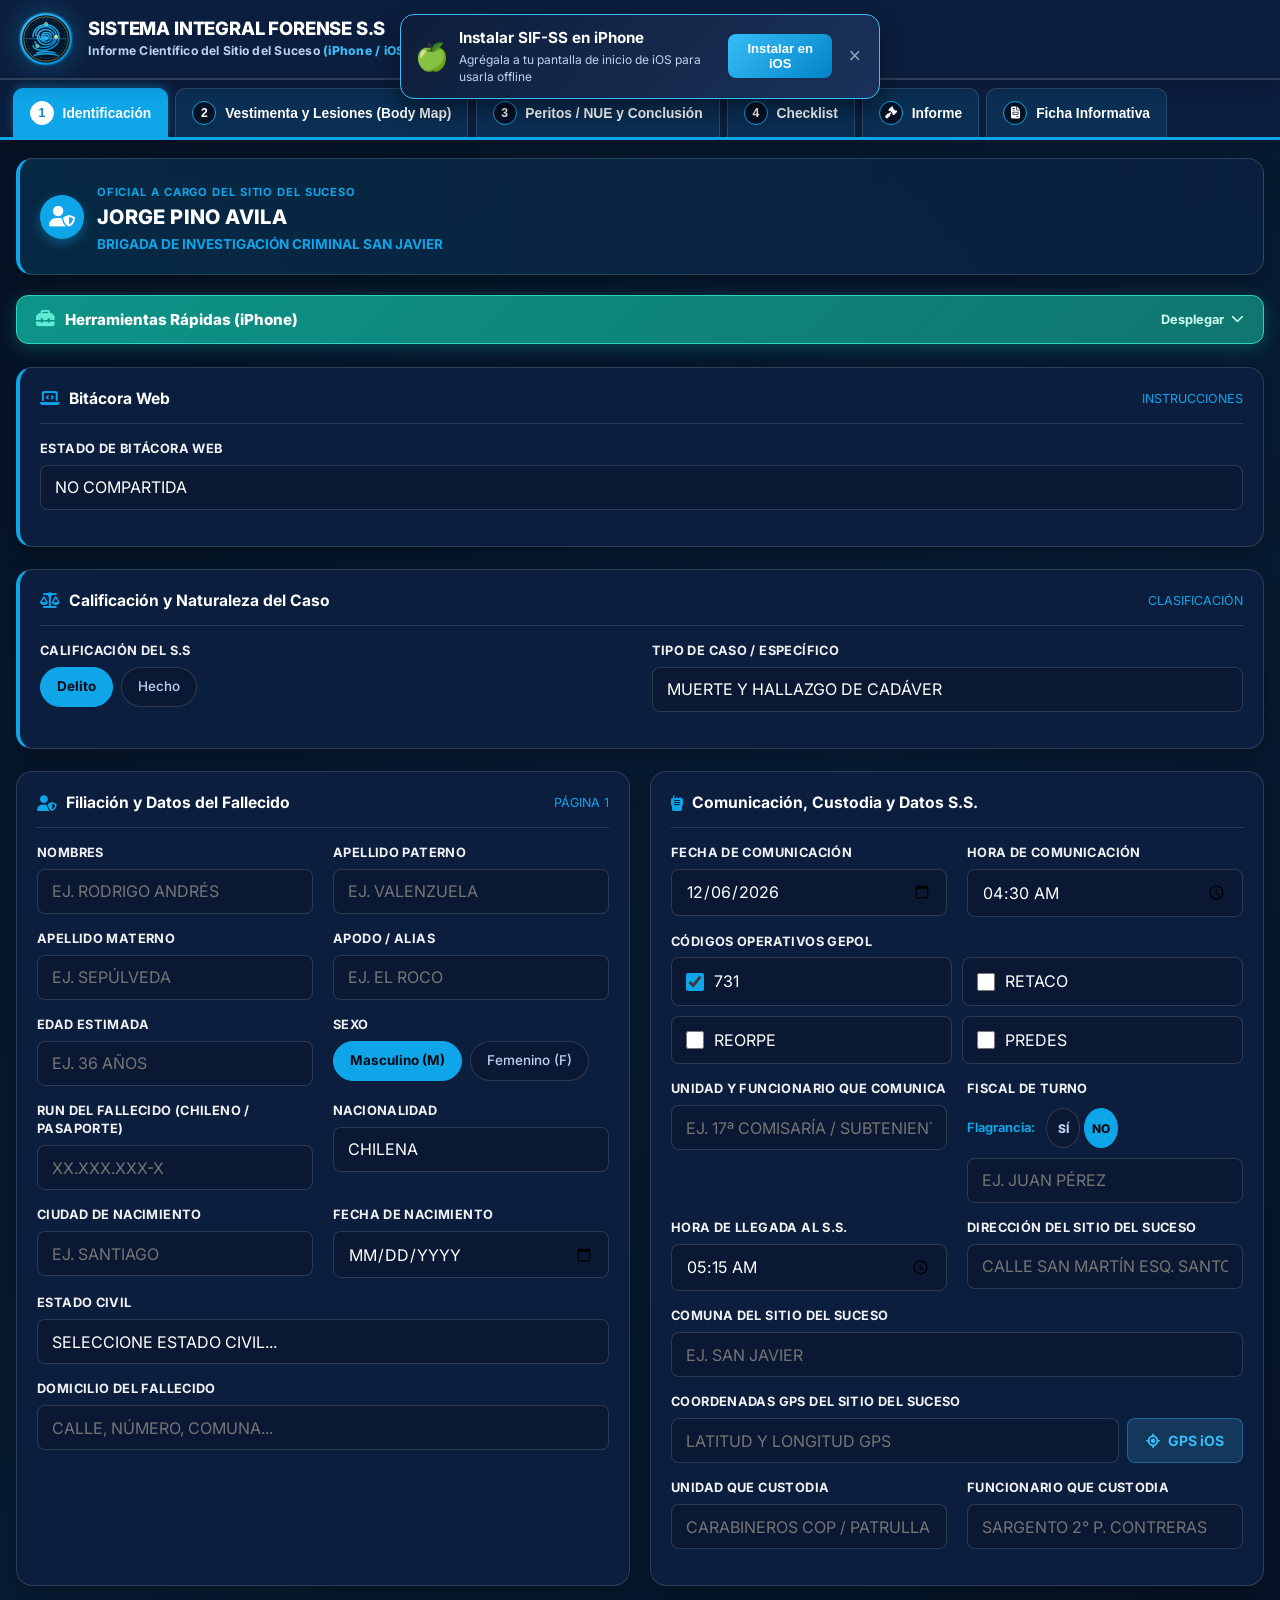
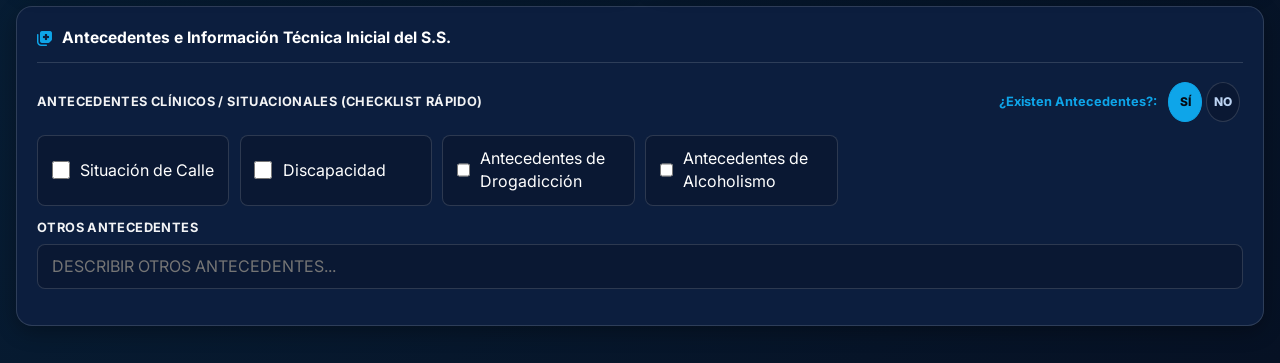
==== commit f53cd8f1: "Add files via upload" ====
--- a/index.html
+++ b/index.html
@@ -117,7 +117,11 @@
       </button>
       <button class="tab-btn" data-tab="tab-documento">
         <span class="tab-number"><i class="fa-solid fa-gavel"></i></span>
-        <span>Documento Oficial</span>
+        <span>Informe</span>
+      </button>
+      <button class="tab-btn" data-tab="tab-ficha">
+        <span class="tab-number"><i class="fa-solid fa-file-invoice"></i></span>
+        <span>Ficha Informativa</span>
       </button>
     </div>
   </nav>
@@ -137,7 +141,7 @@
             <div>
               <span style="font-size: 0.7rem; font-weight: 700; color: var(--accent-primary); text-transform: uppercase; letter-spacing: 0.08em;">OFICIAL A CARGO DEL SITIO DEL SUCESO</span>
               <h3 style="font-size: 1.25rem; font-weight: 800; color: var(--text-main); margin-top: 0.1rem; letter-spacing: 0.02em;">JORGE PINO AVILA</h3>
-              <span style="font-size: 0.85rem; font-weight: 700; color: var(--accent-primary); display: block; margin-top: 0.15rem;">Bicrim San Javier (Apple iOS)</span>
+              <span style="font-size: 0.85rem; font-weight: 700; color: var(--accent-primary); display: block; margin-top: 0.15rem;">BRIGADA DE INVESTIGACIÓN CRIMINAL SAN JAVIER</span>
             </div>
           </div>
         </div>
@@ -157,9 +161,6 @@
 
         <div id="toolsMenuContent" class="card" style="display: none; margin-top: 0.6rem; margin-bottom: 0; padding: 1.1rem; border: 1px solid var(--accent-primary);">
           <div class="mobile-tools-grid">
-            <button id="btnSendReportWhatsAppQuick" class="btn btn-mobile" style="background: #25D366; color: #fff; font-weight: 800; border: none; grid-column: 1 / -1; justify-content: center;">
-              <i class="fa-solid fa-share-nodes" style="font-size: 1.2rem;"></i> Compartir Reporte Forense (AirDrop / WhatsApp)
-            </button>
             <button id="btnInstallIOSMenu" class="btn btn-secondary btn-mobile">
               <i class="fa-brands fa-apple"></i> Guía Instalación iOS
             </button>
@@ -306,6 +307,29 @@
             <input type="text" class="form-input" data-state-path="fallecido.extranjeraCual" placeholder="Ej. Colombiana / Venezolana / Argentina">
           </div>
 
+          <div class="grid-2">
+            <div class="form-group">
+              <label class="form-label">Ciudad de Nacimiento</label>
+              <input type="text" class="form-input" data-state-path="fallecido.ciudadNacimiento" placeholder="Ej. SANTIAGO">
+            </div>
+            <div class="form-group">
+              <label class="form-label">Fecha de Nacimiento</label>
+              <input type="date" class="form-input" data-state-path="fallecido.fechaNacimiento">
+            </div>
+          </div>
+
+          <div class="form-group">
+            <label class="form-label">Estado Civil</label>
+            <select class="form-select" data-state-path="fallecido.estadoCivil">
+              <option value="">Seleccione Estado Civil...</option>
+              <option value="CASADO">Casado(a)</option>
+              <option value="SOLTERO">Soltero(a)</option>
+              <option value="VIUDO">Viudo(a)</option>
+              <option value="DIVORCIADO">Divorciado(a)</option>
+              <option value="ACUERDO DE UNIÓN CIVIL">Acuerdo de Unión Civil</option>
+            </select>
+          </div>
+
           <div class="form-group">
             <label class="form-label">Domicilio del Fallecido</label>
             <input type="text" class="form-input" data-state-path="fallecido.domicilio" placeholder="Calle, número, comuna...">
@@ -386,6 +410,11 @@
               <label class="form-label">Dirección del Sitio del Suceso</label>
               <input type="text" class="form-input" data-state-path="comunicacion.direccionSS" placeholder="Calle San Martín esq. Santo Domingo">
             </div>
+          </div>
+
+          <div class="form-group">
+            <label class="form-label">Comuna del Sitio del Suceso</label>
+            <input type="text" class="form-input" data-state-path="comunicacion.comunaSS" placeholder="Ej. SAN JAVIER">
           </div>
 
           <div class="form-group">
@@ -1046,9 +1075,60 @@
             <h2 class="card-title"><i class="fa-solid fa-comment-dots"></i> Observaciones y Empadronados</h2>
             <span style="font-size: 0.78rem; color: var(--accent-primary);">LIBRE</span>
           </div>
+          <div class="form-group" style="margin-bottom: 0.8rem;">
+            <div style="display: flex; justify-content: space-between; align-items: center; margin-bottom: 0.6rem; flex-wrap: wrap; gap: 0.5rem;">
+              <label class="form-label" style="margin-bottom: 0; color: #10b981; font-weight: 700;">¿Incluir Empadronado en Reporte WhatsApp?</label>
+              <div class="pill-selector" data-state-path="incluirEmpadronadoWhatsapp" style="padding: 3px; border-radius: 50px; gap: 4px;">
+                <span class="pill-option active" data-value="NO" style="width: 34px; height: 34px; border-radius: 50%; padding: 0; display: flex; align-items: center; justify-content: center; font-size: 0.75rem; font-weight: 800;">NO</span>
+                <span class="pill-option" data-value="SI" style="width: 34px; height: 34px; border-radius: 50%; padding: 0; display: flex; align-items: center; justify-content: center; font-size: 0.75rem; font-weight: 800;">SÍ</span>
+              </div>
+            </div>
+            
+            <label class="form-label" style="margin-top: 0.5rem;">Tipo de Declaración (Reporte WhatsApp)</label>
+            <select class="form-select" data-state-path="tipoDeclaracionWhatsapp" style="margin-bottom: 0.8rem;">
+              <option value="EMPADRONADO">EMPADRONADO</option>
+              <option value="ENTREVISTADO">ENTREVISTADO</option>
+              <option value="EMPADRONADA">EMPADRONADA</option>
+              <option value="ENTREVISTADA">ENTREVISTADA</option>
+            </select>
+
+            <label class="form-label">Parentesco / Relación (Inserta texto rápido)</label>
+            <select class="form-select" id="selectParentescoEmpadronado" onchange="const textarea = document.querySelector('[data-state-path=\'observacionesFinales\']'); if(this.value){ textarea.value = (textarea.value ? textarea.value + '\n' : '') + this.value + ': '; textarea.dispatchEvent(new Event('input', { bubbles: true })); this.value = ''; textarea.focus(); }">
+              <option value="">Seleccionar para insertar...</option>
+              <option value="PADRE">PADRE</option>
+              <option value="MADRE">MADRE</option>
+              <option value="HIJO">HIJO</option>
+              <option value="HIJA">HIJA</option>
+              <option value="ESPOSO">ESPOSO</option>
+              <option value="ESPOSA">ESPOSA</option>
+              <option value="HERMANO">HERMANO</option>
+              <option value="HERMANA">HERMANA</option>
+              <option value="SUEGRO">SUEGRO</option>
+              <option value="SUEGRA">SUEGRA</option>
+              <option value="YERNO">YERNO</option>
+              <option value="NUERA">NUERA</option>
+              <option value="ABUELO">ABUELO</option>
+              <option value="ABUELA">ABUELA</option>
+              <option value="CUÑADO">CUÑADO</option>
+              <option value="CUÑADA">CUÑADA</option>
+              <option value="CÓNYUGE">CÓNYUGE</option>
+              <option value="PAREJA">PAREJA</option>
+              <option value="NIETO">NIETO</option>
+              <option value="NIETA">NIETA</option>
+              <option value="TÍO">TÍO</option>
+              <option value="TÍA">TÍA</option>
+              <option value="SOBRINO">SOBRINO</option>
+              <option value="SOBRINA">SOBRINA</option>
+              <option value="BISABUELO">BISABUELO</option>
+              <option value="BISABUELA">BISABUELA</option>
+              <option value="BISNIETO">BISNIETO</option>
+              <option value="BISNIETA">BISNIETA</option>
+              <option value="OTRO">OTRO</option>
+            </select>
+          </div>
           <div class="form-group">
             <label class="form-label">Observaciones Generales y Empadronados</label>
-            <textarea class="form-textarea" data-state-path="observacionesFinales" placeholder="Escribir observaciones libres, empadronados o detalles adicionales del procedimiento..."></textarea>
+            <textarea class="form-textarea" data-state-path="observacionesFinales" placeholder="Escribir observaciones libres, empadronados o detalles adicionales del procedimiento..." style="min-height: 100px;"></textarea>
           </div>
         </div>
 
@@ -1128,13 +1208,13 @@
       </div>
     </section>
 
-    <!-- PESTAÑA 5: DOCUMENTO OFICIAL FORENSE -->
+    <!-- PESTAÑA 5: INFORME -->
     <section id="tab-documento" class="tab-pane">
       <div class="card no-print" style="margin-bottom: 1.5rem;">
         <div style="display: flex; justify-content: space-between; align-items: center; flex-wrap: wrap; gap: 1rem;">
           <div>
             <h3 style="font-size: 1.15rem; font-weight: 800; color: var(--text-main);">
-              <i class="fa-solid fa-file-shield" style="color: var(--accent-primary);"></i> Documento Científico-Técnico Oficial
+              <i class="fa-solid fa-file-shield" style="color: var(--accent-primary);"></i> Informe
             </h3>
             <p style="font-size: 0.85rem; color: var(--text-muted); margin-top: 0.25rem;">
               Vista previa oficial para PDI Bicrim San Javier compatible con iOS Safari.
@@ -1155,6 +1235,42 @@
       <!-- HOJA DE INFORME OFICIAL -->
       <div class="official-preview-wrapper">
         <div id="officialDocumentContent" class="official-document"></div>
+      </div>
+    </section>
+
+    <!-- PESTAÑA 6: FICHA INFORMATIVA -->
+    <section id="tab-ficha" class="tab-pane">
+      <div class="card no-print" style="margin-bottom: 1.5rem;">
+        <div style="display: flex; justify-content: space-between; align-items: flex-start; gap: 1rem;">
+          <div style="display: flex; flex-direction: column; gap: 1rem;">
+            <div>
+              <h3 style="font-size: 1.15rem; font-weight: 800; color: var(--text-main);">
+                <i class="fa-solid fa-file-invoice" style="color: var(--accent-primary);"></i> Vista Previa Ficha Informativa
+              </h3>
+              <p style="font-size: 0.85rem; color: var(--text-muted); margin-top: 0.25rem;">
+                Planilla digital editable de concurrencia para iOS.
+              </p>
+            </div>
+            <div style="display: flex; gap: 0.6rem; flex-wrap: wrap;">
+              <button id="btnExportFichaPDF" class="btn btn-primary" style="font-weight: 700;">
+                <i class="fa-solid fa-file-pdf"></i> PDF / JPG
+              </button>
+              <button id="btnExportFichaWord" class="btn btn-secondary">
+                <i class="fa-solid fa-file-word" style="color: #38bdf8;"></i> Word (.doc)
+              </button>
+            </div>
+          </div>
+          <div style="display: flex; flex-direction: column; align-items: center; gap: 0.3rem;">
+            <button id="btnSendReportWhatsAppHeader" type="button" class="btn" style="width: 44px; height: 44px; border-radius: 50%; background: #25D366; color: #fff; border: none; display: flex; align-items: center; justify-content: center; font-size: 1.6rem; padding: 0; box-shadow: 0 4px 12px rgba(37, 211, 102, 0.4); flex-shrink: 0;" title="Enviar Reporte por WhatsApp">
+              <i class="fa-brands fa-whatsapp"></i>
+            </button>
+            <span style="font-size: 0.7rem; font-weight: 700; color: var(--accent-primary); text-align: center; line-height: 1.1;">Reporte de<br>Concurrencia</span>
+          </div>
+        </div>
+      </div>
+
+      <div class="official-preview-wrapper" style="overflow-x: auto;">
+        <div id="fichaInformativaContent" class="official-document" contenteditable="true" style="padding: 2rem; width: 100%; max-width: 1000px; margin: 0 auto; background: white; color: black; box-shadow: 0 4px 15px rgba(0,0,0,0.1);"></div>
       </div>
     </section>
 
@@ -1288,15 +1404,15 @@
   </div>
 
   <!-- TOAST NOTIFICATIONS -->
-  <div id="toastContainer" class="toast-container"></div>
+  <div id="toastContainer" class="toast-container" data-html2canvas-ignore="true"></div>
 
   <!-- SCRIPTS -->
-  <script src="app.js?v=4.1"></script>
+  <script src="app.js?v=4.95"></script>
   <script>
     if ('serviceWorker' in navigator) {
       window.addEventListener('load', () => {
-        navigator.serviceWorker.register('./sw.js?v=4.1')
-          .then(reg => console.log('✅ [iOS PWA] Service Worker registrado para iPhone Offline:', reg.scope))
+        navigator.serviceWorker.register('./sw.js?v=4.95')
+          .then(reg => console.log('✅ [iOS PWA] Service Worker registrado para iPhone Offline v4.95:', reg.scope))
           .catch(err => console.error('❌ [iOS PWA] Error al registrar SW:', err));
       });
     }
--- a/styles.css
+++ b/styles.css
@@ -642,8 +642,7 @@
   background: #0f172a;
   border-radius: var(--radius-lg);
   padding: 1rem;
-  display: flex;
-  justify-content: center;
+  display: block;
   overflow-x: auto;
   -webkit-overflow-scrolling: touch;
 }
@@ -656,6 +655,7 @@
   box-shadow: 0 10px 40px rgba(0, 0, 0, 0.5);
   width: 100%;
   max-width: 860px;
+  margin: 0 auto;
   font-family: 'Arial', -apple-system, sans-serif;
   line-height: 1.55;
   font-size: 10.5pt;
@@ -692,6 +692,10 @@
   margin-top: 10px;
   margin-bottom: 14px;
   letter-spacing: 0.5px;
+  page-break-inside: avoid;
+  break-inside: avoid;
+  page-break-after: avoid;
+  break-after: avoid;
 }
 
 .official-section-title {
@@ -703,12 +707,18 @@
   border-left: 4px solid #0284c7;
   margin-top: 14px;
   margin-bottom: 8px;
+  page-break-inside: avoid;
+  break-inside: avoid;
+  page-break-after: avoid;
+  break-after: avoid;
 }
 
 .official-line {
   display: flex;
   margin-bottom: 6px;
   line-height: 1.45;
+  page-break-inside: avoid;
+  break-inside: avoid;
 }
 
 .official-label {
@@ -729,6 +739,12 @@
   margin-top: 8px;
   margin-bottom: 12px;
   font-size: 9.5pt;
+  page-break-inside: auto;
+}
+
+.official-table tr, .official-table th, .official-table td {
+  page-break-inside: avoid;
+  break-inside: avoid;
 }
 
 .official-table th {
@@ -972,3 +988,17 @@
 .official-document td {
   text-transform: uppercase !important;
 }
+
+/* RESPONSIVE FICHA INFORMATIVA (AUTO AJUSTE) */
+@media (max-width: 820px) {
+  #fichaInformativaContent { zoom: 0.8; }
+}
+@media (max-width: 600px) {
+  #fichaInformativaContent { zoom: 0.6; }
+}
+@media (max-width: 480px) {
+  #fichaInformativaContent { zoom: 0.45; }
+}
+@media (max-width: 380px) {
+  #fichaInformativaContent { zoom: 0.42; }
+}
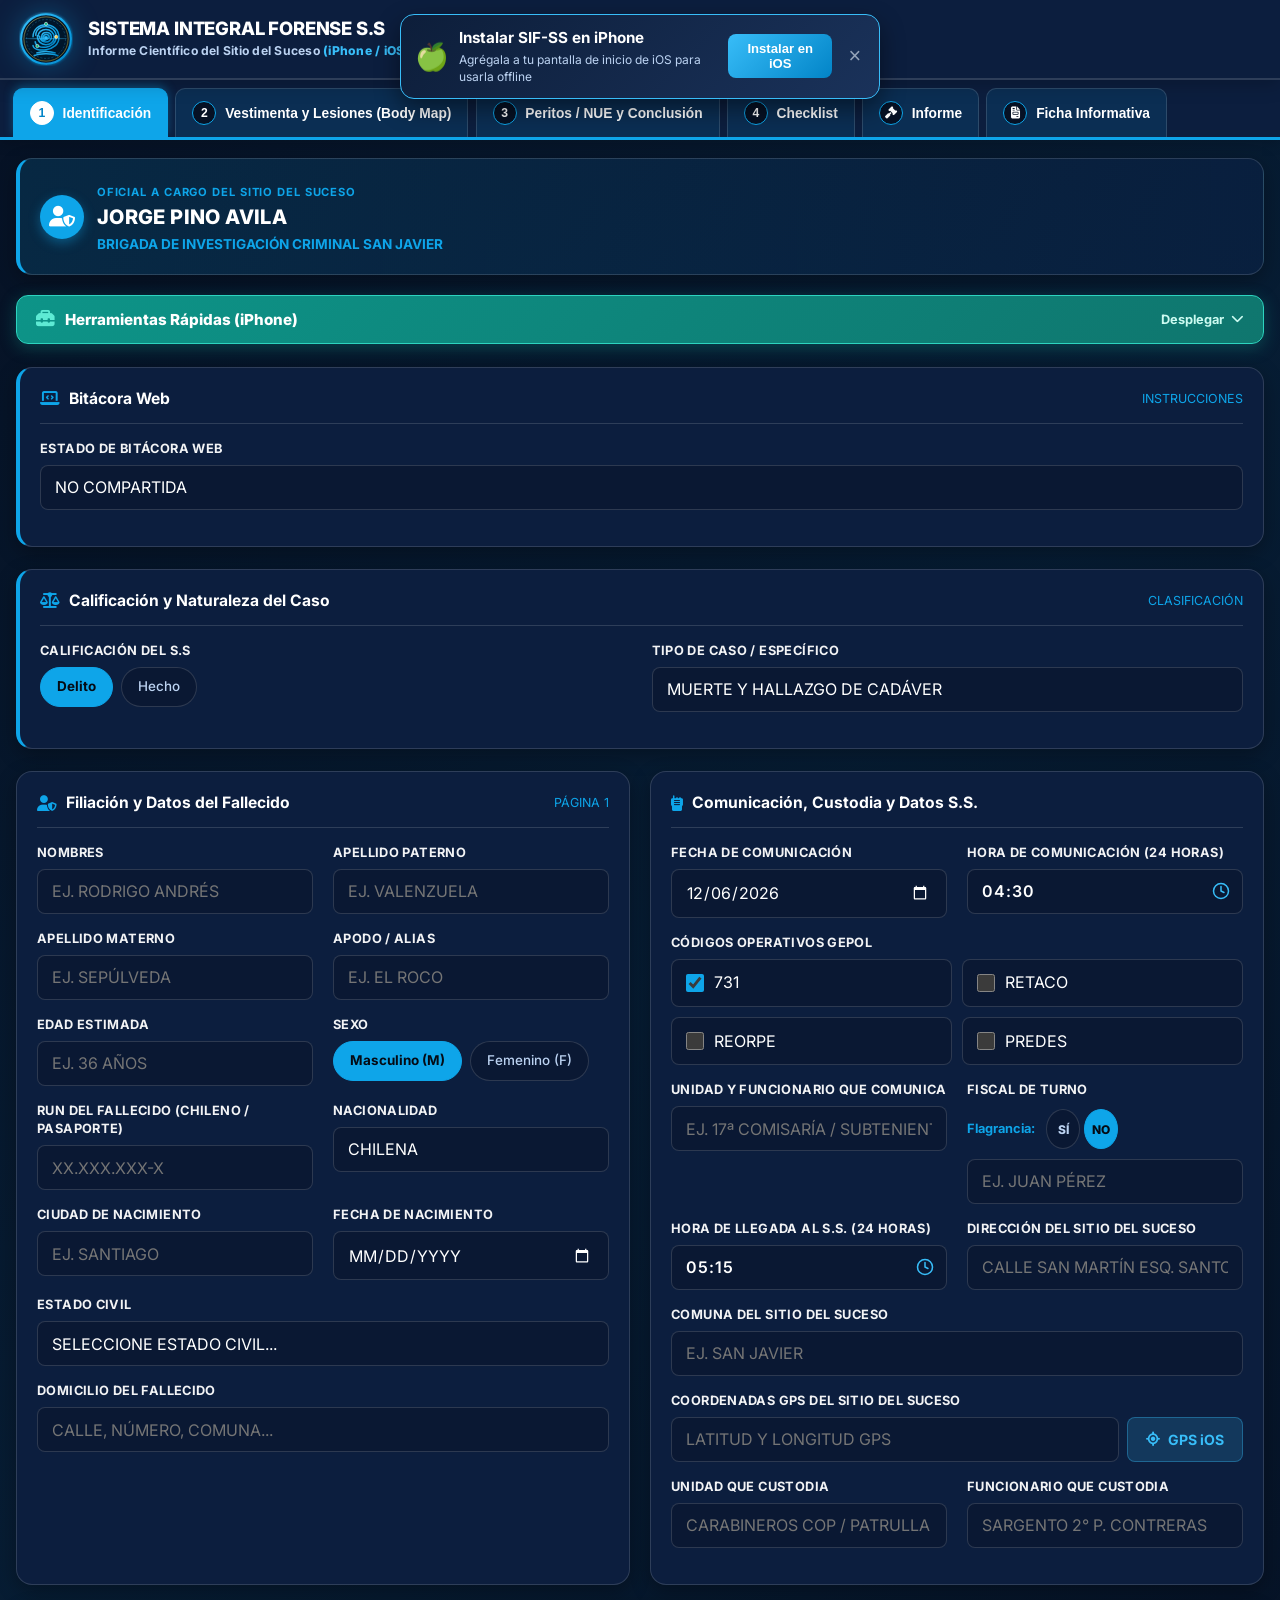
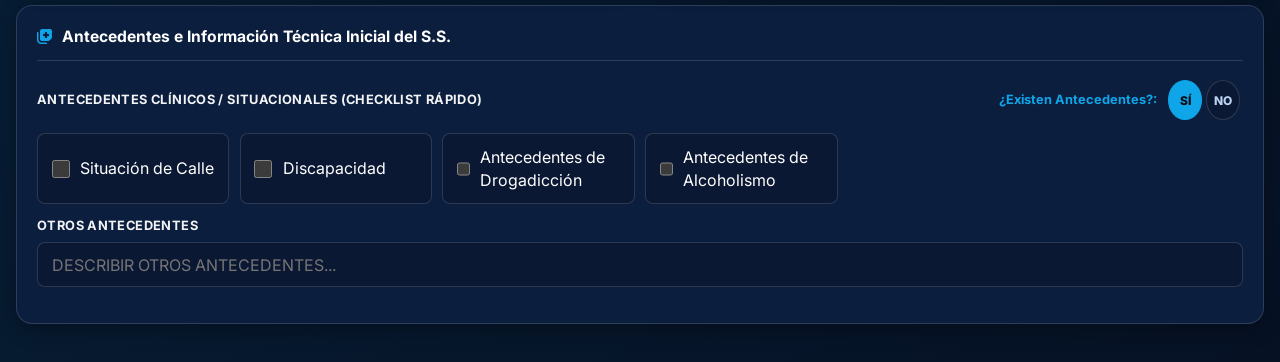
==== commit 6a0e203b: "Add files via upload" ====
--- a/index.html
+++ b/index.html
@@ -11,7 +11,7 @@
   <link rel="manifest" href="manifest.json">
   <title>SIF-SS // Sistema Integral Forense - Sitio del Suceso (Versión Móvil iPhone / iOS)</title>
   <link rel="stylesheet" href="https://cdnjs.cloudflare.com/ajax/libs/font-awesome/6.5.1/css/all.min.css">
-  <link rel="stylesheet" href="styles.css">
+  <link rel="stylesheet" href="styles.css?v=5.13">
   <script src="https://cdnjs.cloudflare.com/ajax/libs/html2canvas/1.4.1/html2canvas.min.js"></script>
 </head>
 <body>
@@ -347,8 +347,8 @@
               <input type="date" class="form-input" data-state-path="comunicacion.fecha">
             </div>
             <div class="form-group">
-              <label class="form-label">Hora de Comunicación</label>
-              <input type="time" class="form-input" data-state-path="comunicacion.hora">
+              <label class="form-label">Hora de Comunicación (24 Horas)</label>
+              <input type="text" class="form-input time-input-24" data-state-path="comunicacion.hora" placeholder="04:30" maxlength="5" inputmode="numeric">
             </div>
           </div>
 
@@ -403,8 +403,8 @@
 
           <div class="grid-2">
             <div class="form-group">
-              <label class="form-label">Hora de Llegada al S.S.</label>
-              <input type="time" class="form-input" data-state-path="comunicacion.horaLlegadaSS">
+              <label class="form-label">Hora de Llegada al S.S. (24 Horas)</label>
+              <input type="text" class="form-input time-input-24" data-state-path="comunicacion.horaLlegadaSS" placeholder="05:15" maxlength="5" inputmode="numeric">
             </div>
             <div class="form-group">
               <label class="form-label">Dirección del Sitio del Suceso</label>
@@ -1020,8 +1020,8 @@
                 <input type="date" class="form-input" data-state-path="antecedentes.fechaRecepcion">
               </div>
               <div class="form-group">
-                <label class="form-label">Recepción: Hora</label>
-                <input type="time" class="form-input" data-state-path="antecedentes.horaRecepcion">
+                <label class="form-label">Recepción: Hora (24 Horas)</label>
+                <input type="text" class="form-input time-input-24" data-state-path="antecedentes.horaRecepcion" placeholder="04:30" maxlength="5" inputmode="numeric">
               </div>
               <div class="form-group">
                 <label class="form-label">Nombre de Quien Recepciona</label>
@@ -1172,12 +1172,12 @@
           </div>
           <div class="grid-2">
             <div class="form-group">
-              <label class="form-label">Hora Fin Examen Externo</label>
-              <input type="time" class="form-input" data-state-path="horaFinExamenExterno">
-            </div>
-            <div class="form-group">
-              <label class="form-label">Hora Finalización S.S.</label>
-              <input type="time" class="form-input" data-state-path="horaFinSS">
+              <label class="form-label">Hora Fin Examen Externo (24 Horas)</label>
+              <input type="text" class="form-input time-input-24" data-state-path="horaFinExamenExterno" placeholder="15:00" maxlength="5" inputmode="numeric">
+            </div>
+            <div class="form-group">
+              <label class="form-label">Hora Finalización S.S. (24 Horas)</label>
+              <input type="text" class="form-input time-input-24" data-state-path="horaFinSS" placeholder="16:00" maxlength="5" inputmode="numeric">
             </div>
           </div>
         </div>
@@ -1223,10 +1223,7 @@
 
           <div style="display: flex; gap: 0.6rem; flex-wrap: wrap;">
             <button id="btnOpenExportPdfJpg" class="btn btn-primary" style="font-weight: 700;">
-              <i class="fa-solid fa-file-pdf"></i> Exportar PDF / JPG
-            </button>
-            <button id="btnExportReportWord" class="btn btn-secondary">
-              <i class="fa-solid fa-file-word" style="color: #38bdf8;"></i> Word (.doc)
+              <i class="fa-solid fa-file-pdf"></i> Exportar PDF
             </button>
           </div>
         </div>
@@ -1253,10 +1250,7 @@
             </div>
             <div style="display: flex; gap: 0.6rem; flex-wrap: wrap;">
               <button id="btnExportFichaPDF" class="btn btn-primary" style="font-weight: 700;">
-                <i class="fa-solid fa-file-pdf"></i> PDF / JPG
-              </button>
-              <button id="btnExportFichaWord" class="btn btn-secondary">
-                <i class="fa-solid fa-file-word" style="color: #38bdf8;"></i> Word (.doc)
+                <i class="fa-solid fa-file-pdf"></i> Exportar PDF
               </button>
             </div>
           </div>
@@ -1310,21 +1304,18 @@
     </div>
   </div>
 
-  <!-- MODAL EXPORTAR PDF / JPG -->
-  <div id="modalExportPdfJpg" class="modal-overlay">
+  <!-- MODAL EXPORTAR PDF -->
+  <div id="modalExportPdfJpg" class="modal-overlay" style="display: none;">
     <div class="modal-content" style="max-width: 440px;">
       <h3 style="font-size: 1.15rem; font-weight: 800; color: var(--accent-primary); margin-bottom: 1rem;">
         <i class="fa-solid fa-print"></i> Exportar Documento Forense
       </h3>
       <p style="font-size: 0.88rem; color: var(--text-muted); margin-bottom: 1.4rem;">
-        Selecciona el formato de exportación deseado en tu dispositivo iPhone / iOS:
+        Exporta el documento oficial en formato PDF para adjuntarlo al parte:
       </p>
       <div style="display: flex; flex-direction: column; gap: 0.85rem;">
         <button type="button" id="btnSavePDFModal" class="btn btn-primary" style="justify-content: center; padding: 0.9rem;">
-          <i class="fa-solid fa-file-pdf"></i> Imprimir / Guardar como PDF en iOS
-        </button>
-        <button type="button" id="btnSaveJPGModal" class="btn btn-secondary" style="justify-content: center; padding: 0.9rem;">
-          <i class="fa-solid fa-image"></i> Descargar Imagen JPG Oficial
+          <i class="fa-solid fa-file-pdf"></i> Imprimir / Guardar como PDF
         </button>
       </div>
       <div style="display: flex; justify-content: flex-end; margin-top: 1.3rem;">
@@ -1407,12 +1398,12 @@
   <div id="toastContainer" class="toast-container" data-html2canvas-ignore="true"></div>
 
   <!-- SCRIPTS -->
-  <script src="app.js?v=4.95"></script>
+  <script src="app.js?v=5.13"></script>
   <script>
     if ('serviceWorker' in navigator) {
       window.addEventListener('load', () => {
-        navigator.serviceWorker.register('./sw.js?v=4.95')
-          .then(reg => console.log('✅ [iOS PWA] Service Worker registrado para iPhone Offline v4.95:', reg.scope))
+        navigator.serviceWorker.register('./sw.js?v=5.13')
+          .then(reg => console.log('✅ [iOS PWA] Service Worker registrado para iPhone Offline v5.13:', reg.scope))
           .catch(err => console.error('❌ [iOS PWA] Error al registrar SW:', err));
       });
     }
--- a/styles.css
+++ b/styles.css
@@ -1,6 +1,7 @@
 @import url('https://fonts.googleapis.com/css2?family=Inter:wght@300;400;500;600;700;800&family=JetBrains+Mono:wght@400;600&display=swap');
 
 :root {
+  color-scheme: dark;
   --bg-main: #061124;
   --bg-card: #0c1e3e;
   --bg-card-hover: #132a54;
@@ -25,6 +26,7 @@
 }
 
 [data-theme="light"] {
+  color-scheme: light;
   --bg-main: #dcf0ff;
   --bg-card: #ffffff;
   --bg-card-hover: #f0f9ff;
@@ -395,6 +397,63 @@
   outline: none;
   border-color: var(--accent-primary);
   box-shadow: 0 0 0 3px rgba(14, 165, 233, 0.2);
+}
+
+/* SELECTORES DE FECHA Y HORA (ICONOS CLAROS, NÍTIDOS Y VISIBLES EN TEMA OSCURO) */
+.form-input[type="date"],
+.form-input[type="time"],
+.form-input[type="datetime-local"],
+input[type="date"],
+input[type="time"],
+input[type="datetime-local"] {
+  color-scheme: dark;
+}
+
+[data-theme="light"] .form-input[type="date"],
+[data-theme="light"] .form-input[type="time"],
+[data-theme="light"] .form-input[type="datetime-local"],
+[data-theme="light"] input[type="date"],
+[data-theme="light"] input[type="time"],
+[data-theme="light"] input[type="datetime-local"] {
+  color-scheme: light;
+}
+
+.form-input[type="date"]::-webkit-calendar-picker-indicator,
+.form-input[type="time"]::-webkit-calendar-picker-indicator,
+.form-input[type="datetime-local"]::-webkit-calendar-picker-indicator,
+input[type="date"]::-webkit-calendar-picker-indicator,
+input[type="time"]::-webkit-calendar-picker-indicator,
+input[type="datetime-local"]::-webkit-calendar-picker-indicator {
+  cursor: pointer;
+  border-radius: 6px;
+  padding: 4px;
+  opacity: 1 !important;
+  transition: var(--transition);
+}
+
+.form-input[type="date"]::-webkit-calendar-picker-indicator:hover,
+.form-input[type="time"]::-webkit-calendar-picker-indicator:hover,
+.form-input[type="datetime-local"]::-webkit-calendar-picker-indicator:hover,
+input[type="date"]::-webkit-calendar-picker-indicator:hover,
+input[type="time"]::-webkit-calendar-picker-indicator:hover,
+input[type="datetime-local"]::-webkit-calendar-picker-indicator:hover {
+  background-color: rgba(14, 165, 233, 0.25);
+  transform: scale(1.1);
+}
+
+/* INPUTS DE HORA FORMATO 24 HORAS CON ÍCONO DE RELOJ INCORPORADO */
+.time-input-24 {
+  background-image: url('data:image/svg+xml;utf8,<svg xmlns="http://www.w3.org/2000/svg" width="16" height="16" viewBox="0 0 24 24" fill="none" stroke="%2338bdf8" stroke-width="2" stroke-linecap="round" stroke-linejoin="round"><circle cx="12" cy="12" r="10"></circle><polyline points="12 6 12 12 16 14"></polyline></svg>');
+  background-repeat: no-repeat;
+  background-position: right 12px center;
+  background-size: 18px 18px;
+  padding-right: 38px;
+  letter-spacing: 0.05em;
+  font-weight: 600;
+}
+
+[data-theme="light"] .time-input-24 {
+  background-image: url('data:image/svg+xml;utf8,<svg xmlns="http://www.w3.org/2000/svg" width="16" height="16" viewBox="0 0 24 24" fill="none" stroke="%230284c7" stroke-width="2" stroke-linecap="round" stroke-linejoin="round"><circle cx="12" cy="12" r="10"></circle><polyline points="12 6 12 12 16 14"></polyline></svg>');
 }
 
 .form-textarea {
@@ -874,10 +933,13 @@
 
 @media print {
   body { background: #fff !important; color: #000 !important; }
-  .app-header, .nav-tabs-wrapper, .no-print { display: none !important; }
+  .app-header, .nav-tabs-wrapper, .no-print, .toast-container { display: none !important; }
   .main-container { margin: 0 !important; padding: 0 !important; max-width: 100% !important; }
-  .official-preview-wrapper { background: transparent !important; padding: 0 !important; }
-  .official-document { box-shadow: none !important; padding: 0 !important; width: 100% !important; max-width: 100% !important; }
+  .official-preview-wrapper { background: transparent !important; padding: 0 !important; margin: 0 !important; }
+  .official-document { box-shadow: none !important; padding: 0 !important; margin: 0 !important; width: 100% !important; max-width: 100% !important; zoom: 1 !important; transform: none !important; }
+  .official-document table:not(.distribucion-table) { width: 100% !important; max-width: 100% !important; }
+  * { -webkit-print-color-adjust: exact !important; print-color-adjust: exact !important; color-adjust: exact !important; }
+  @page { size: legal portrait; margin: 0; }
 }
 
 /* BANNER DE INSTALACIÓN APPLE IPHONE / IOS */
@@ -990,15 +1052,15 @@
 }
 
 /* RESPONSIVE FICHA INFORMATIVA (AUTO AJUSTE) */
-@media (max-width: 820px) {
+@media screen and (max-width: 820px) {
   #fichaInformativaContent { zoom: 0.8; }
 }
-@media (max-width: 600px) {
+@media screen and (max-width: 600px) {
   #fichaInformativaContent { zoom: 0.6; }
 }
-@media (max-width: 480px) {
+@media screen and (max-width: 480px) {
   #fichaInformativaContent { zoom: 0.45; }
 }
-@media (max-width: 380px) {
+@media screen and (max-width: 380px) {
   #fichaInformativaContent { zoom: 0.42; }
 }
